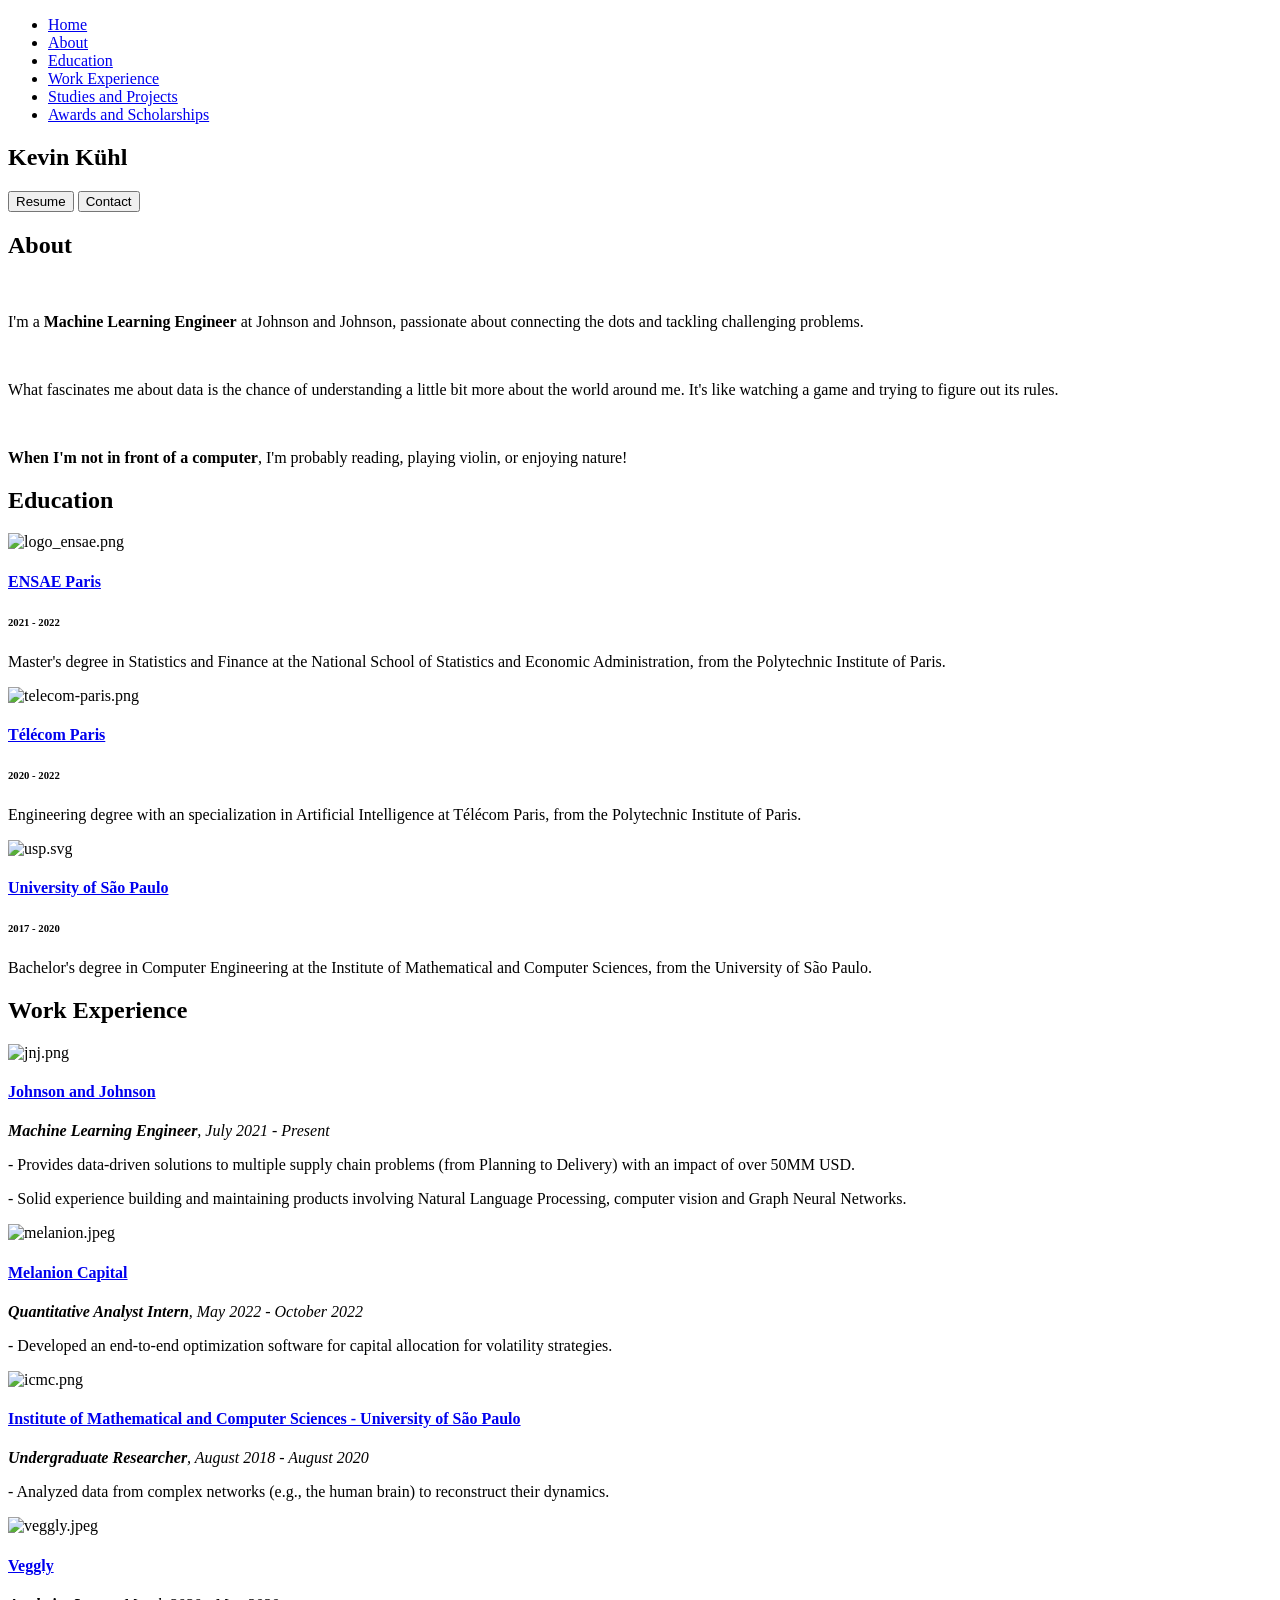
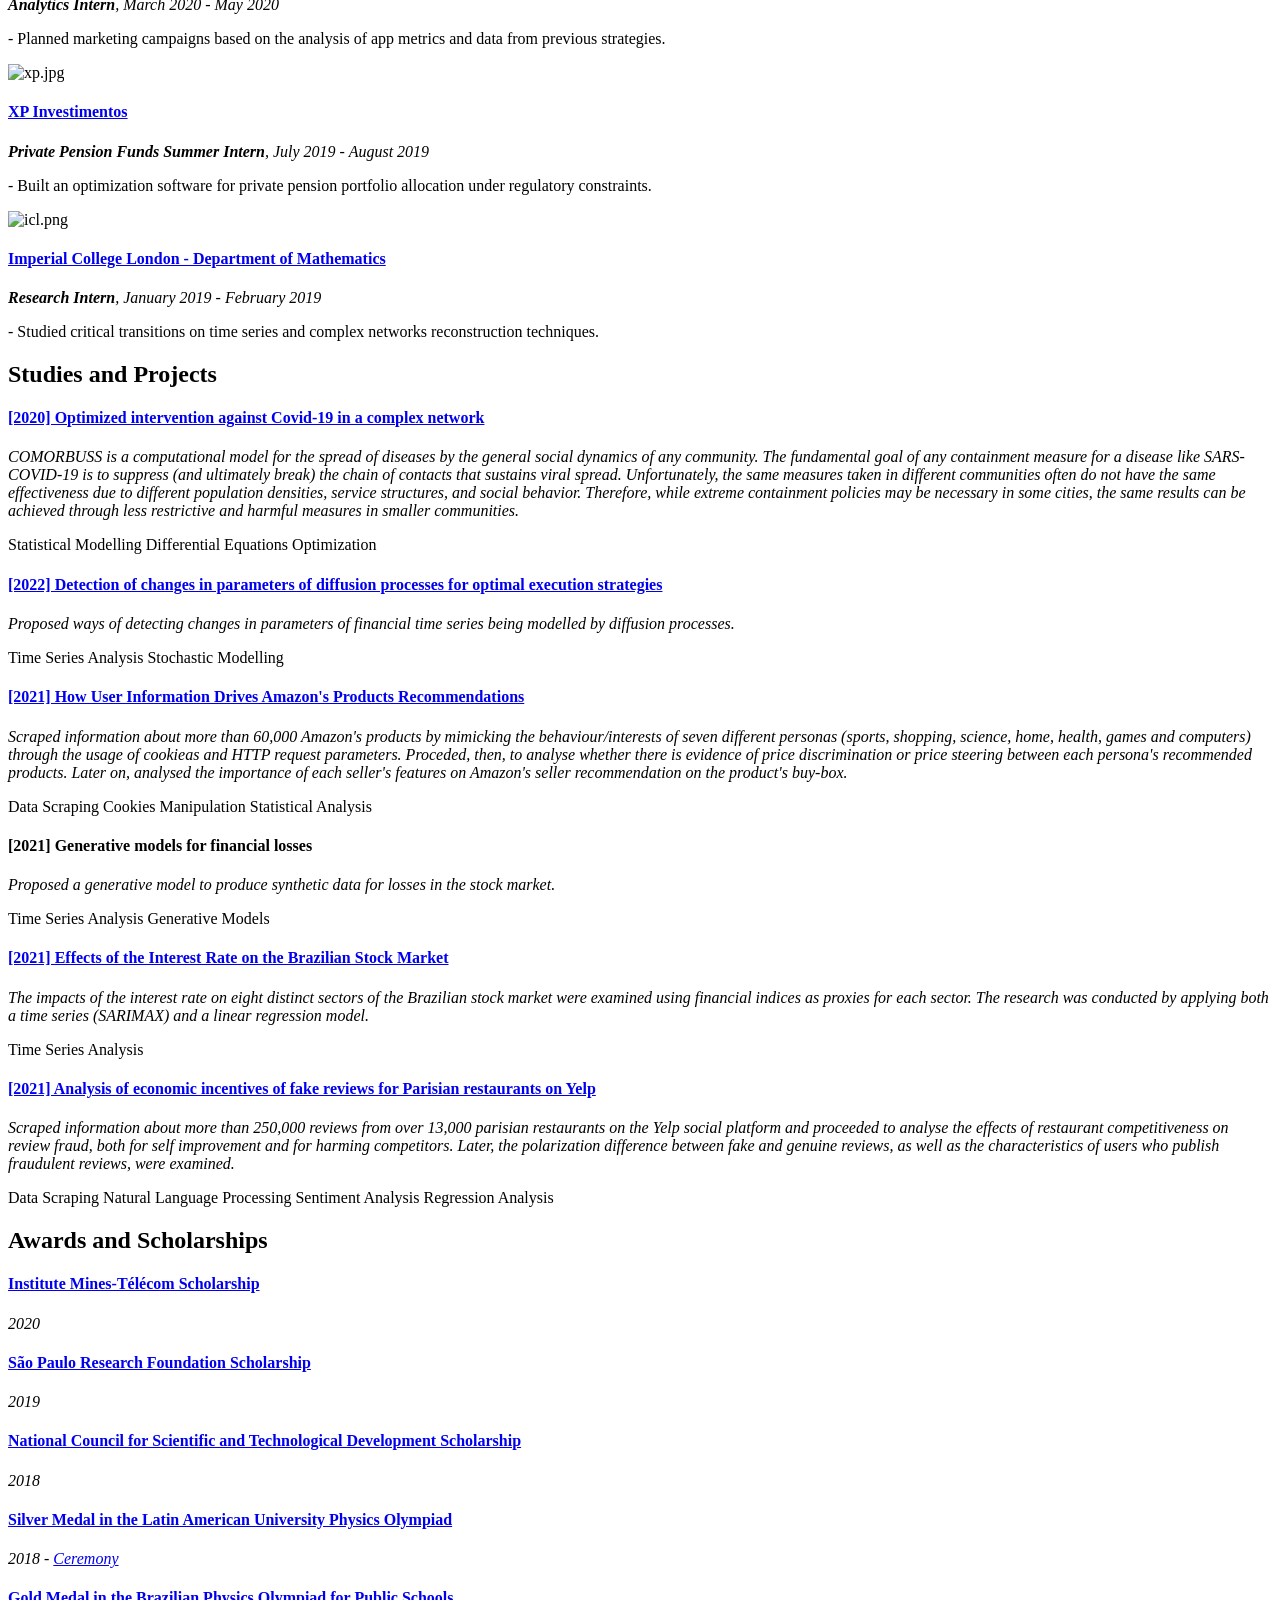
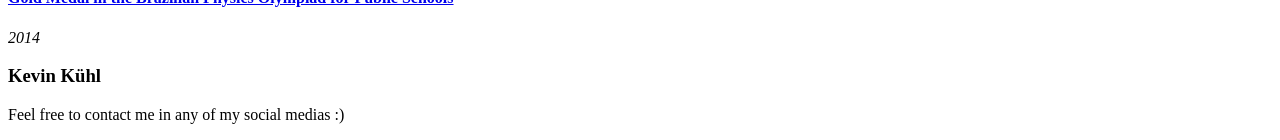
==== index.html @ 44133227 "Homepage" ====
<!DOCTYPE html>
<html lang="en">

<head>
  <meta charset="utf-8">
  <meta content="width=device-width, initial-scale=1.0" name="viewport">

  <title>Kevin Kühl</title>
  <meta content="" name="description">
  <meta content="" name="keywords">

  <!-- Favicons -->
  <link href="assets/img/favicon.png" rel="icon">
  <link href="assets/img/apple-touch-icon.png" rel="apple-touch-icon">

  <!-- Google Fonts -->
  <link href="https://fonts.googleapis.com/css?family=Open+Sans:300,300i,400,400i,600,600i,700,700i|Raleway:300,300i,400,400i,500,500i,600,600i,700,700i|Poppins:300,300i,400,400i,500,500i,600,600i,700,700i" rel="stylesheet">

  <!-- Vendor CSS Files -->
  <link href="assets/vendor/aos/aos.css" rel="stylesheet">
  <link href="assets/vendor/bootstrap/css/bootstrap.min.css" rel="stylesheet">
  <link href="assets/vendor/bootstrap-icons/bootstrap-icons.css" rel="stylesheet">
  <link href="assets/vendor/boxicons/css/boxicons.min.css" rel="stylesheet">
  <link href="assets/vendor/glightbox/css/glightbox.min.css" rel="stylesheet">
  <link href="assets/vendor/swiper/swiper-bundle.min.css" rel="stylesheet">

  <!-- Template Main CSS File -->
  <link href="assets/css/style.css" rel="stylesheet">

</head>

<body>

  <!----------------------------->
  <!-- NAVMENU ------------------>
  <!----------------------------->

  <!-- ======= Mobile nav toggle button ======= -->
  <!-- <button type="button" class="mobile-nav-toggle d-xl-none"><i class="bi bi-list mobile-nav-toggle"></i></button> -->
  <i class="bi bi-list mobile-nav-toggle d-xl-none"></i>
  <header id="header" class="d-flex flex-column justify-content-center">
    <nav id="navbar" class="navbar nav-menu">
      <ul>
        <li><a href="#hero" class="nav-link scrollto active"><i class="bx bx-home"></i><span>Home</span></a></li>
        <li><a href="#about" class="nav-link scrollto"><i class="bx bx-user"></i><span>About</span></a></li>
        <li><a href="#education" class="nav-link scrollto"><i class="bx bxs-graduation"></i><span>Education</span></a></li>
        <li><a href="#work-experience" class="nav-link scrollto"><i class="bx bx-briefcase"></i><span>Work Experience</span></a></li>
        <li><a href="#studies" class="nav-link scrollto"><i class='bx bx-font-family'></i><span>Studies and Projects</span></a></li>
        <li><a href="#projects" class="nav-link scrollto"><i class="bx bx-code-alt"></i><span>Awards and Scholarships</span></a></li>
        <!-- <li><a href="#contact" class="nav-link scrollto"><i class="bx bx-envelope"></i><span>Contact</span></a></li> -->
      </ul>
    </nav>
  </header>



  <!----------------------------->
  <!-- HERO --------------------->
  <!----------------------------->

  <section id="hero" class="d-flex flex-column justify-content-center">
    <div class="container" data-aos="zoom-in" data-aos-delay="100">
      <h1>Kevin Kühl</h1>
      <p><span class="typed" data-typed-items="ML Engineer, Problem Solver, Nature Lover"></span></p>
      <div class="social-links">
        <a href="https://www.linkedin.com/in/kevinfkuhl/" target="_blank" class="linkedin"><i class="bx bxl-linkedin"></i></a>
        <a href="https://github.com/kevinkuhl" target="_blank" class="github"><i class="bx bxl-github"></i></a>
      </div>
      <a href="assets/docs/resume.pdf" target="_blank"><button>Resume</button></a>
      <a href="mailto:kevinfkuhl@gmail.com"><button>Contact</button></a>
      <!-- <a href="#contact"><button>Contact</button></a> -->
    </div>
  </section>



  <main id="main">
    <!----------------------------->
    <!-- ABOUT -------------------->
    <!----------------------------->

    <section id="about" class="about">
      <div class="container" data-aos="fade-up">
        <div class="section-title">
          <h2>About</h2>
        </div>
        <div class="row">
          <div class="col-lg-3">
            <img src="assets/img/profile.jpeg" class="img-fluid" alt="">
          </div>
          <div class="col-lg-9 pt-4 pt-lg-0 content">
            <p>I'm a <strong>Machine Learning Engineer</strong> at Johnson and Johnson, passionate about connecting the dots and tackling challenging problems.</p>
            <br>
            <p>What fascinates me about data is the chance of understanding a little bit more about the world around me. It's like watching a game and trying to figure out its rules.</p>
            <br>
            <p><strong>When I'm not in front of a computer</strong>, I'm probably reading, playing violin, or enjoying nature!</p>  
          </div>
        </div>        
      </div>
    </section>



    <!----------------------------->
    <!-- EDUCATION ---------------->
    <!----------------------------->

    <section id="education" class="education">
      <div class="container" data-aos="fade-up">

        <div class="section-title">
          <h2>Education</h2>
        </div>

        <div class="row">

          <div class="col-lg-4 col-md-6 d-flex align-items-stretch" data-aos="zoom-in" data-aos-delay="100">
            <div class="icon-box iconbox-blue">
              <div class="icon">
                <img src="assets/img/education/logo_ensae.png" alt="logo_ensae.png" style="height: 100px;" class="bx">
              </div>
              <h4><a href="https://www.ensae.fr/en" target="_blank">ENSAE Paris</a></h4>
              <h6>2021 - 2022</h6>
              <p>Master's degree in Statistics and Finance at the National School of Statistics and Economic Administration, from the Polytechnic Institute of Paris.</p>
            </div>
          </div>

          <div class="col-lg-4 col-md-6 d-flex align-items-stretch mt-4 mt-md-0" data-aos="zoom-in" data-aos-delay="200">
            <div class="icon-box iconbox-orange">
              <div class="icon">
                <img src="assets/img/education/telecom-paris.png" alt="telecom-paris.png" style="height: 100px;" class="bx">
              </div>
              <h4><a href="https://www.telecom-paris.fr/en/home" target="_blank">Télécom Paris</a></h4>
              <h6>2020 - 2022</h6>
              <p>Engineering degree with an specialization in Artificial Intelligence at Télécom Paris, from the Polytechnic Institute of Paris.</p>
            </div>
          </div>

          <div class="col-lg-4 col-md-6 d-flex align-items-stretch mt-4 mt-lg-0" data-aos="zoom-in" data-aos-delay="300">
            <div class="icon-box iconbox-pink">
              <div class="icon">
                <img src="assets/img/education/usp.svg" alt="usp.svg" style="height: 100px;" class="bx">
              </div>
              <h4><a href="https://www5.usp.br/" target="_blank">University of São Paulo</a></h4>
              <h6>2017 - 2020</h6>
              <p>Bachelor's degree in Computer Engineering at the Institute of Mathematical and Computer Sciences, from the University of São Paulo.</p>
            </div>
          </div>

        </div>

      </div>
    </section>



    <!----------------------------->
    <!-- WORK EXPERIENCE ---------->
    <!----------------------------->

    <section id="work-experience" class="work-experience">
      <div class="container" data-aos="fade-up">

        <div class="section-title">
          <h2>Work Experience</h2>
        </div>

        <div class="row">
          <div class="work-experience-item pb-0">
            <div class="work-experience-item-header">
              <img src="assets/img/work-experience/jnj.png" alt="jnj.png">
              <div>
                <h4><a href="https://www.jnj.com/" target="_blank">Johnson and Johnson</a></h4>
                <p><em><strong>Machine Learning Engineer</strong>, July 2021 - Present</em></p>
              </div>
            </div>
            <div class="work-experience-item-body">
              <p>- Provides data-driven solutions to multiple supply chain problems (from Planning to Delivery) with an impact of over 50MM USD.</p>
              <p>- Solid experience building and maintaining products involving Natural Language Processing, computer vision and Graph Neural Networks.</p>
            </div>
          </div>

          <div class="work-experience-item pb-0">
            <div class="work-experience-item-header">
              <img src="assets/img/work-experience/melanion.jpeg" alt="melanion.jpeg">
              <div>
                <h4><a href="https://www.melanion.com/" target="_blank">Melanion Capital</a></h4>
                <p><em><strong>Quantitative Analyst Intern</strong>, May 2022 - October 2022</em></p>
              </div>
            </div>
            <div class="work-experience-item-body">
              <p>- Developed an end-to-end optimization software for capital allocation for volatility strategies.</p>
            </div>
          </div>
          
          <div class="work-experience-item pb-0">
            <div class="work-experience-item-header">
              <img src="assets/img/work-experience/icmc.png" alt="icmc.png">
              <div>
                <h4><a href="https://www.icmc.usp.br/en/" target="_blank">Institute of Mathematical and Computer Sciences - University of São Paulo</a></h4>
                <p><em><strong>Undergraduate Researcher</strong>, August 2018 - August 2020</em></p>
              </div>
            </div>
            <div class="work-experience-item-body">
              <p>- Analyzed data from complex networks (e.g., the human brain) to reconstruct their dynamics.</p>
            </div>
          </div>

          <div class="work-experience-item pb-0">
            <div class="work-experience-item-header">
              <img src="assets/img/work-experience/veggly.jpeg" alt="veggly.jpeg">
              <div>
                <h4><a href="https://www.veggly.net/" target="_blank">Veggly</a></h4>
                <p><em><strong>Analytics Intern</strong>, March 2020 - May 2020</em></p>
              </div>
            </div>
            <div class="work-experience-item-body">
              <p>- Planned marketing campaigns based on the analysis of app metrics and data from previous strategies.</p>
            </div>
          </div>

          <div class="work-experience-item pb-0">
            <div class="work-experience-item-header">
              <img src="assets/img/work-experience/xp.jpg" alt="xp.jpg">
              <div>
                <h4><a href="https://www.xpi.com.br/" target="_blank">XP Investimentos</a></h4>
                <p><em><strong>Private Pension Funds Summer Intern</strong>, July 2019 - August 2019</em></p>
              </div>
            </div>
            <div class="work-experience-item-body">
              <p>- Built an optimization software for private pension portfolio allocation under regulatory constraints.</p>
            </div>
          </div>

          <div class="work-experience-item pb-0">
            <div class="work-experience-item-header">
              <img src="assets/img/work-experience/icl.png" alt="icl.png">
              <div>
                <h4><a href="https://www.imperial.ac.uk/mathematics/" target="_blank">Imperial College London - Department of Mathematics</a></h4>
                <p><em><strong>Research Intern</strong>, January 2019 - February 2019</em></p>
              </div>
            </div>
            <div class="work-experience-item-body">
              <p>- Studied critical transitions on time series and complex networks reconstruction techniques.</p>
            </div>
          </div>
        </div>
      
      </div>
    </section>



    <!----------------------------->
    <!-- STUDIES ------------------>
    <!----------------------------->

    <section id="studies" class="studies">
      <div class="container" data-aos="fade-up">

        <div class="section-title">
          <h2>Studies and Projects</h2>
        </div>

        <div class="study-item first-study-item pb-0">
          <h4><a href="https://www.cemeai.icmc.usp.br/ModCovid19/comorbuss/" target="_blank">[2020] Optimized intervention against Covid-19 in a complex network</a></h4>
          <p><em>COMORBUSS is a computational model for the spread of diseases by the general social dynamics of any community.
          The fundamental goal of any containment measure for a disease like SARS-COVID-19 is to suppress (and ultimately break) the chain of contacts that sustains viral spread. Unfortunately, the same measures taken in different communities often do not have the same effectiveness due to different population densities, service structures, and social behavior. Therefore, while extreme containment policies may be necessary in some cities, the same results can be achieved through less restrictive and harmful measures in smaller communities.</em></p>
          <div class="study-item-keywords">
            <span class="study-item-keyword">Statistical Modelling</span>
            <span class="study-item-keyword">Differential Equations</span>
            <span class="study-item-keyword">Optimization</span>
          </div>
        </div>

        <div class="study-item pb-0">
          <h4><a href="assets/docs/study5.pdf" target="_blank">[2022] Detection of changes in parameters of diffusion processes for optimal execution strategies</a></h4>
          <p><em>Proposed ways of detecting changes in parameters of financial time series being modelled by diffusion processes.</em></p>
          <div class="study-item-keywords">
            <span class="study-item-keyword">Time Series Analysis</span>
            <span class="study-item-keyword">Stochastic Modelling</span>
          </div>
        </div>

        <div class="study-item pb-0">
          <h4><a href="assets/docs/study2.pdf" target="_blank">[2021] How User Information Drives Amazon's Products Recommendations</a></h4>
          <p><em>Scraped information about more than 60,000 Amazon's products by mimicking the behaviour/interests of seven different personas (sports, shopping, science, home, health, games and computers) through the usage of cookieas and HTTP request parameters. Proceded, then, to analyse whether there is evidence of price discrimination or price steering between each persona's recommended products. Later on, analysed the importance of each seller's features on Amazon's seller recommendation on the product's buy-box.</em></p>
          <div class="study-item-keywords">
            <span class="study-item-keyword">Data Scraping</span>
            <span class="study-item-keyword">Cookies Manipulation</span>
            <span class="study-item-keyword">Statistical Analysis</span>
          </div>
        </div>

        <div class="study-item pb-0">
          <h4>[2021] Generative models for financial losses</h4>
          <p><em>Proposed a generative model to produce synthetic data for losses in the stock market.</em></p>
          <div class="study-item-keywords">
            <span class="study-item-keyword">Time Series Analysis</span>
            <span class="study-item-keyword">Generative Models</span>
          </div>
        </div>

        <div class="study-item pb-0">
          <h4><a href="assets/docs/study3.pdf" target="_blank">[2021] Effects of the Interest Rate on the Brazilian Stock Market</a></h4>
          <p><em>The impacts of the interest rate on eight distinct sectors of the Brazilian stock market were examined using financial indices as proxies for each sector. The research was conducted by applying both a time series (SARIMAX) and a linear regression model.</em></p>
          <div class="study-item-keywords">
            <span class="study-item-keyword">Time Series Analysis</span>
          </div>
        </div>

        <div class="study-item pb-0">
          <h4><a href="assets/docs/study4.pdf" target="_blank">[2021] Analysis of economic incentives of fake reviews for Parisian restaurants on Yelp</a></h4>
          <p><em>Scraped information about more than 250,000 reviews from over 13,000 parisian restaurants on the Yelp social platform and proceeded to analyse the effects of restaurant competitiveness on review fraud, both for self improvement and for harming competitors. Later, the polarization difference between fake and genuine reviews, as well as the characteristics of users who publish fraudulent reviews, were examined.</em></p>
          <div class="study-item-keywords">
            <span class="study-item-keyword">Data Scraping</span>
            <span class="study-item-keyword">Natural Language Processing</span>
            <span class="study-item-keyword">Sentiment Analysis</span>
            <span class="study-item-keyword">Regression Analysis</span>
          </div>
        </div>

      </div>
    </section>



    <!----------------------------->
    <!-- PROJECTS ----------------->
    <!----------------------------->

    <section id="projects" class="projects">
      <div class="container" data-aos="fade-up">

        <div class="section-title">
          <h2>Awards and Scholarships</h2>
        </div>

        <div class="study-item pb-0">
          <h4><a href="https://www.imt.fr/" target="_blank">Institute Mines-Télécom Scholarship</a></h4>
          <p><em>2020</em></p>
        </div>

        <div class="study-item pb-0">
          <h4><a href="https://fapesp.br/en" target="_blank">São Paulo Research Foundation Scholarship</a></h4>
          <p><em>2019</em></p>
        </div>

        <div class="study-item pb-0">
          <h4><a href="https://www.gov.br/cnpq/pt-br" target="_blank">National Council for Scientific and Technological Development Scholarship</a></h4>
          <p><em>2018</em></p>
        </div>

        <div class="study-item pb-0">
          <h4><a href="assets/docs/oluf.pdf" target="_blank">Silver Medal in the Latin American University Physics Olympiad</a></h4>
          <p><em>2018 - <a href="https://www.youtube.com/watch?v=i95hRjTroU8&ab_channel=JoseLunazzi" target="_blank">Ceremony</a></em></p>
        </div>

        <div class="study-item pb-0">
          <h4><a href="assets/docs/obfep.pdf" target="_blank">Gold Medal in the Brazilian Physics Olympiad for Public Schools</a></h4>
          <p><em>2014</em></p>
        </div>


      </div>
    </section>


    <!----------------------------->
    <!-- CONTACT ------------------>
    <!----------------------------->

    <!-- <section id="contact" class="contact">
      <div class="container" data-aos="fade-up">

        <div class="section-title">
          <h2>Contact</h2>
        </div>

        <div class="row mt-1">

          <div class="col-lg-4">
            <div class="info">

              <div class="address">
                <i class="bi bi-geo-alt"></i>
                <h4>Location</h4>
                <p>São Paulo, Brazil</p>
              </div>

              <div class="email">
                <i class="bi bi-envelope"></i>
                <h4>Email</h4>
                <p>danieljorged1@gmail.com</p>
              </div>

              <div class="phone">
                <i class="bi bi-phone"></i>
                <h4>Phone</h4>
                <p>+33 7 81 54 95 66</p>
              </div>

            </div>
          </div>

          <div class="col-lg-8 mt-5 mt-lg-0">
            <form action="forms/contact.php" method="post" role="form" class="php-email-form">
              <div class="row">
                <div class="col-md-6 form-group">
                  <input type="text" name="name" class="form-control" id="name" placeholder="Your Name" required>
                </div>
                <div class="col-md-6 form-group mt-3 mt-md-0">
                  <input type="email" class="form-control" name="email" id="email" placeholder="Your Email" required>
                </div>
              </div>
              <div class="form-group mt-3">
                <input type="text" class="form-control" name="subject" id="subject" placeholder="Subject" required>
              </div>
              <div class="form-group mt-3">
                <textarea class="form-control" name="message" rows="5" placeholder="Message" required></textarea>
              </div>
              <div class="my-3">
                <div class="loading">Loading</div>
                <div class="error-message"></div>
                <div class="sent-message">Your message has been sent. Thank you!</div>
              </div>
              <div class="text-center"><button type="submit">Send Message</button></div>
            </form>
          </div>

        </div>

      </div>
    </section> -->


  </main>



  <!----------------------------->
  <!-- FOOTER ------------------->
  <!----------------------------->

  <footer id="footer">
    <div class="container">
      <h3>Kevin Kühl</h3>
      <p>Feel free to contact me in any of my social medias :)</p>
      <div class="social-links">
        <a href="https://www.linkedin.com/in/kevinfkuhl/" target="_blank" class="linkedin"><i class="bx bxl-linkedin"></i></a>
        <a href="https://github.com/kevinkuhl" target="_blank" class="github"><i class="bx bxl-github"></i></a>
      </div>
    </div>
  </footer>

  <div id="preloader"></div>
  <a href="#" class="back-to-top d-flex align-items-center justify-content-center"><i class="bi bi-arrow-up-short"></i></a>

  <!-- Vendor JS Files -->
  <script src="assets/vendor/purecounter/purecounter_vanilla.js"></script>
  <script src="assets/vendor/aos/aos.js"></script>
  <script src="assets/vendor/bootstrap/js/bootstrap.bundle.min.js"></script>
  <script src="assets/vendor/glightbox/js/glightbox.min.js"></script>
  <script src="assets/vendor/isotope-layout/isotope.pkgd.min.js"></script>
  <script src="assets/vendor/swiper/swiper-bundle.min.js"></script>
  <script src="assets/vendor/typed.js/typed.min.js"></script>
  <script src="assets/vendor/waypoints/noframework.waypoints.js"></script>
  <script src="assets/vendor/php-email-form/validate.js"></script>

  <!-- Template Main JS File -->
  <script src="assets/js/main.js"></script>

</body>

</html>



<!-- https://developerfolio.js.org/ -->
<!-- https://bchiang7.github.io/ -->
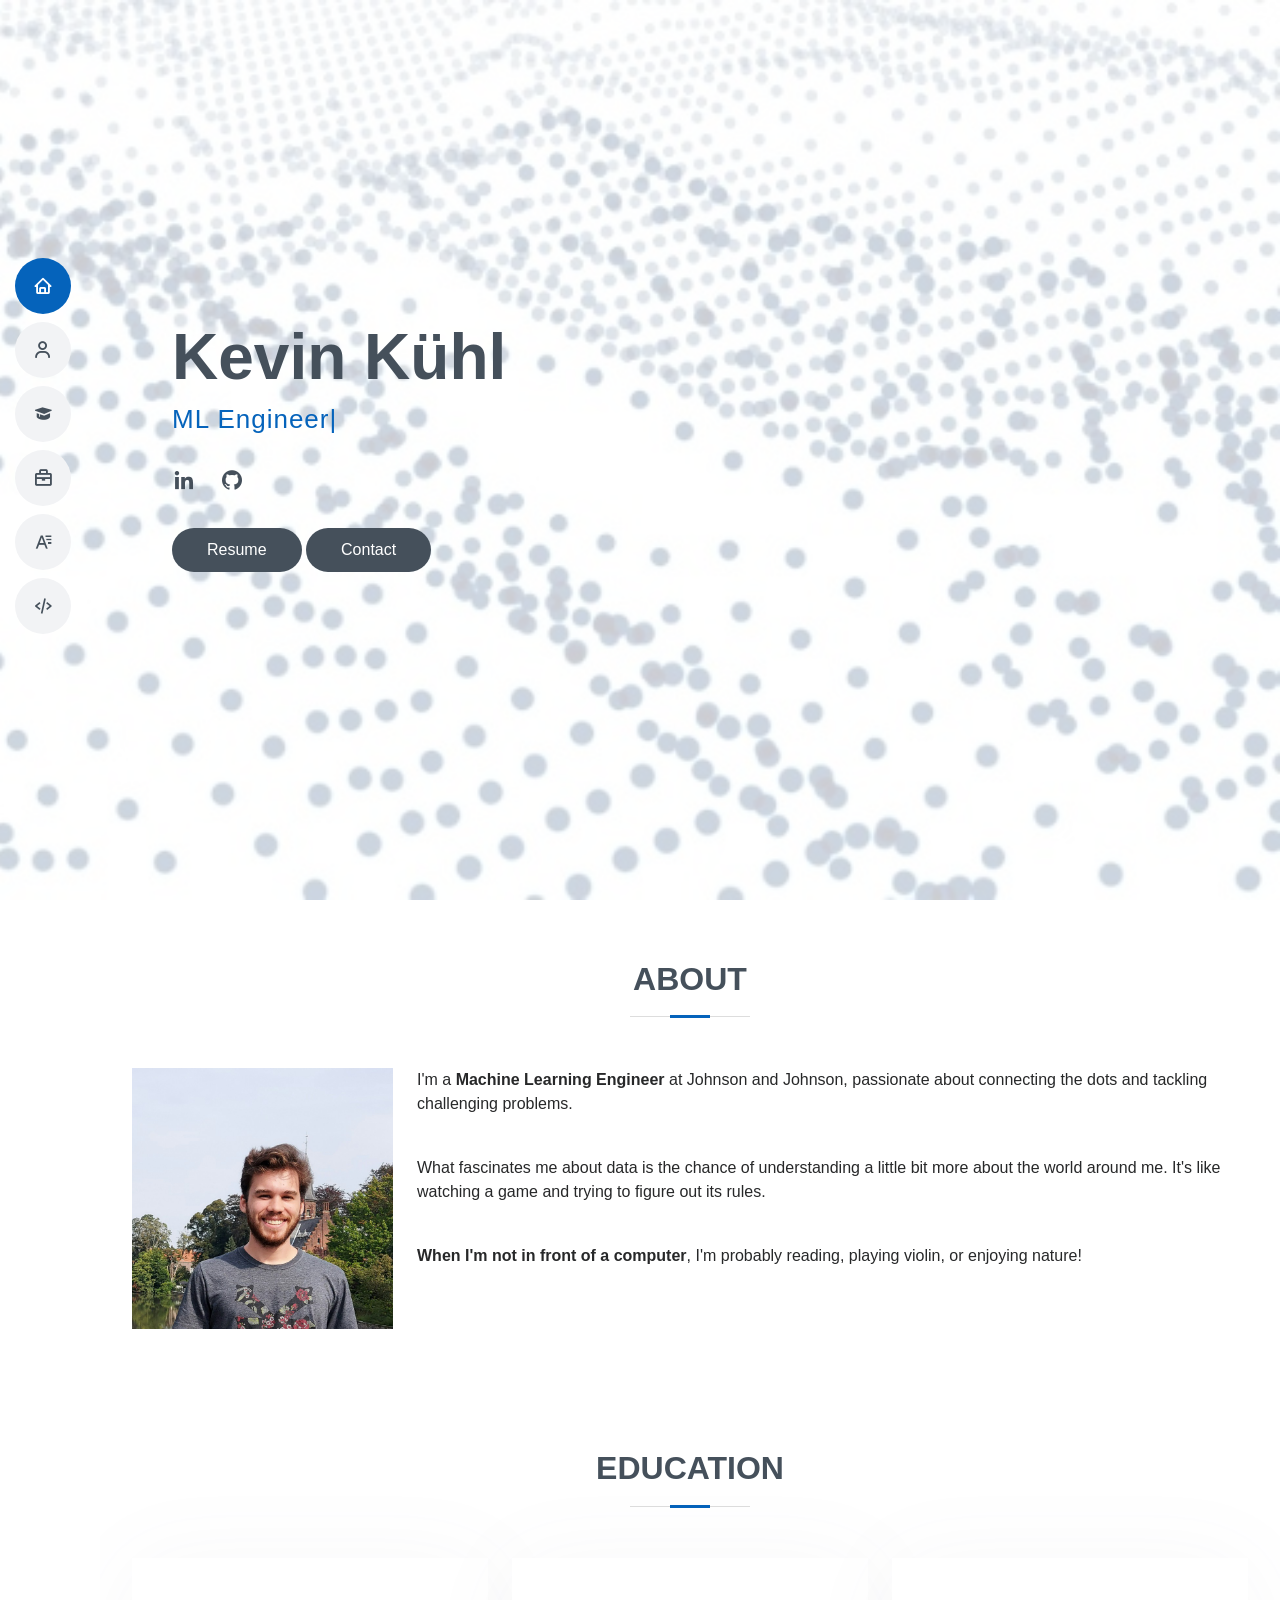
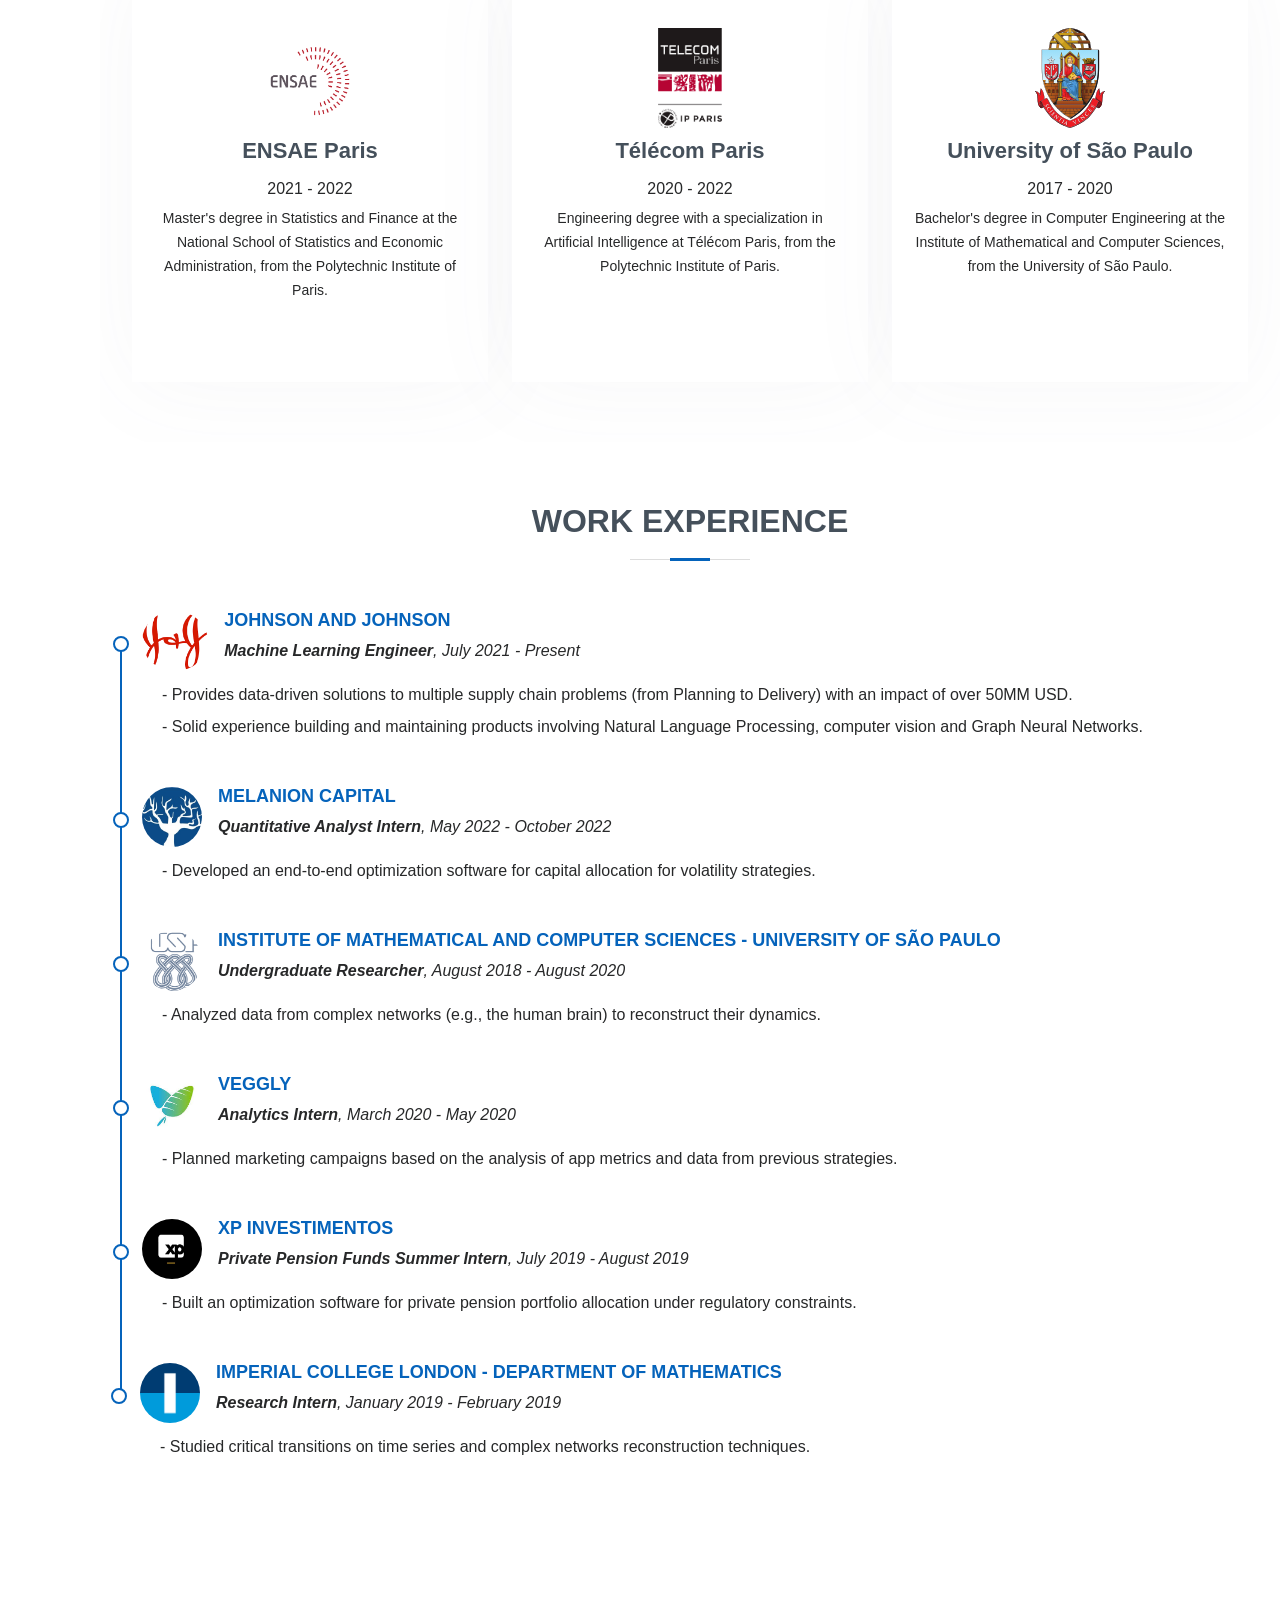
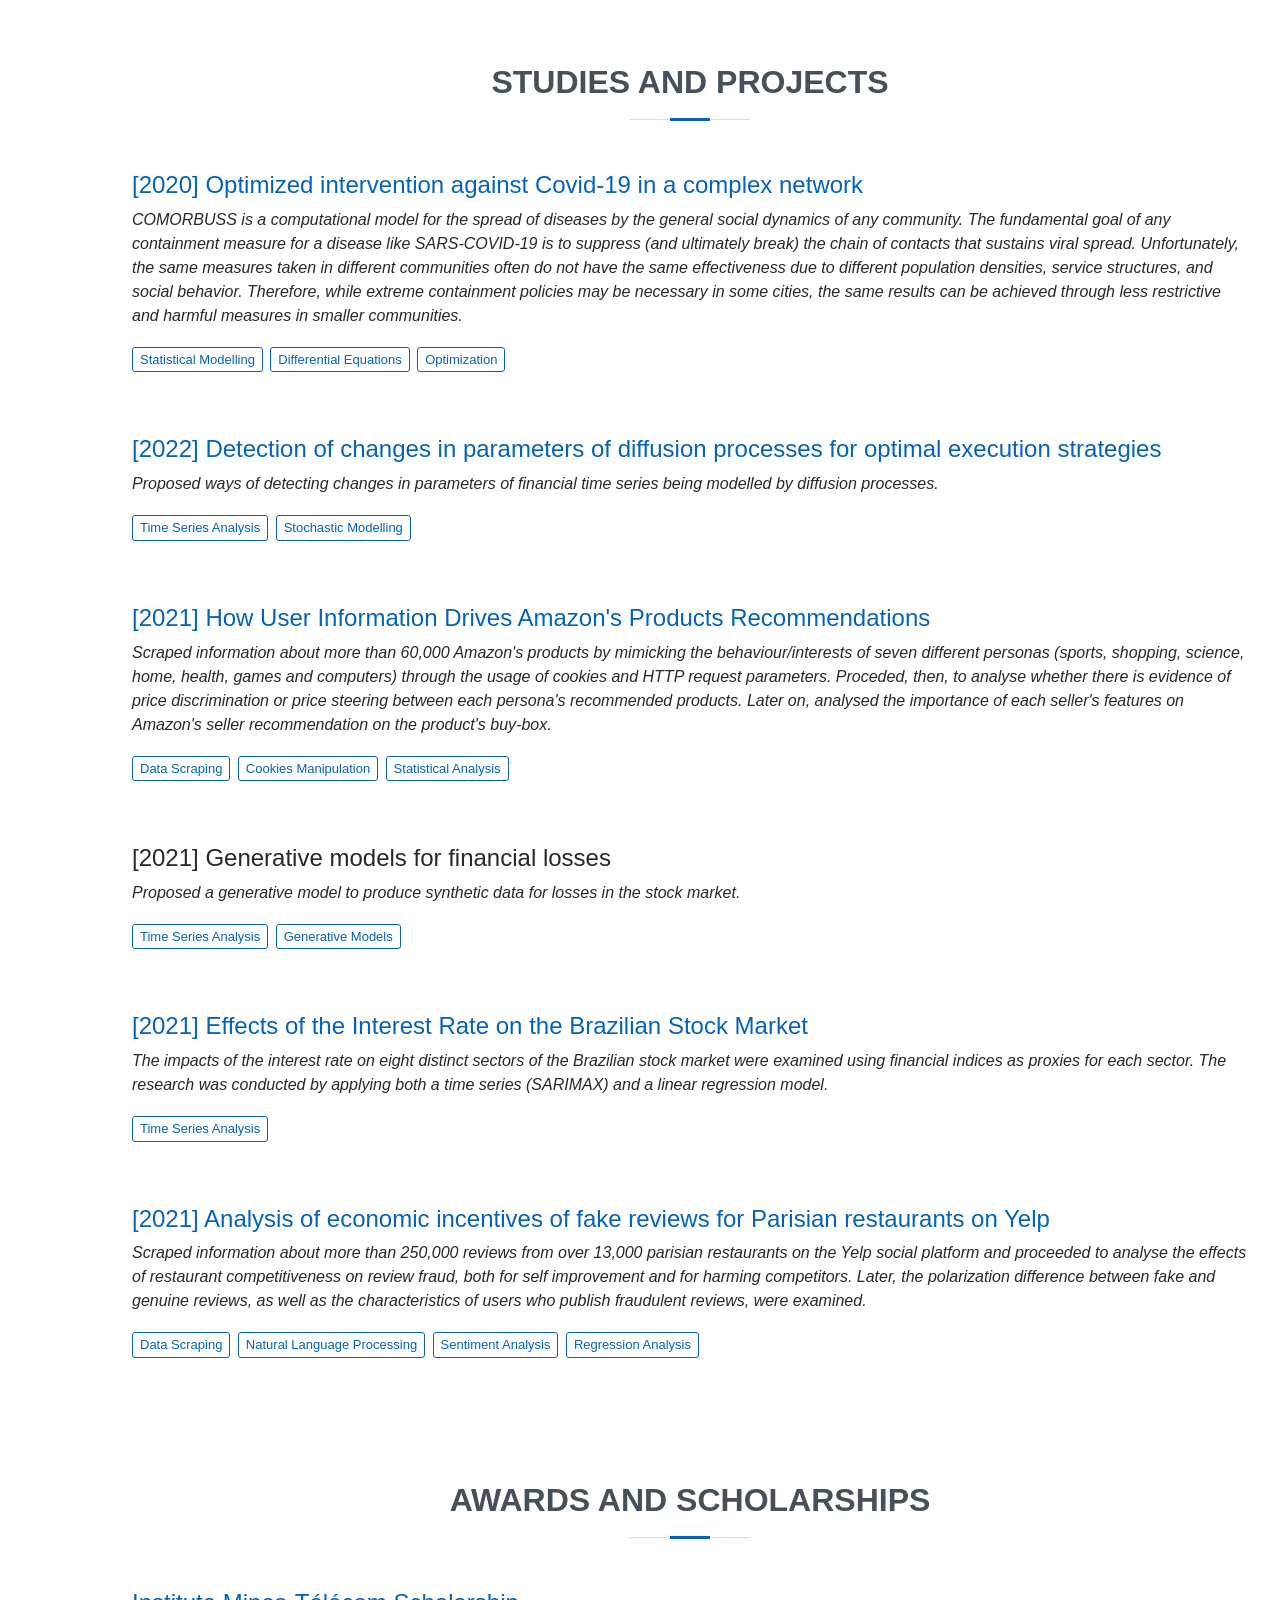
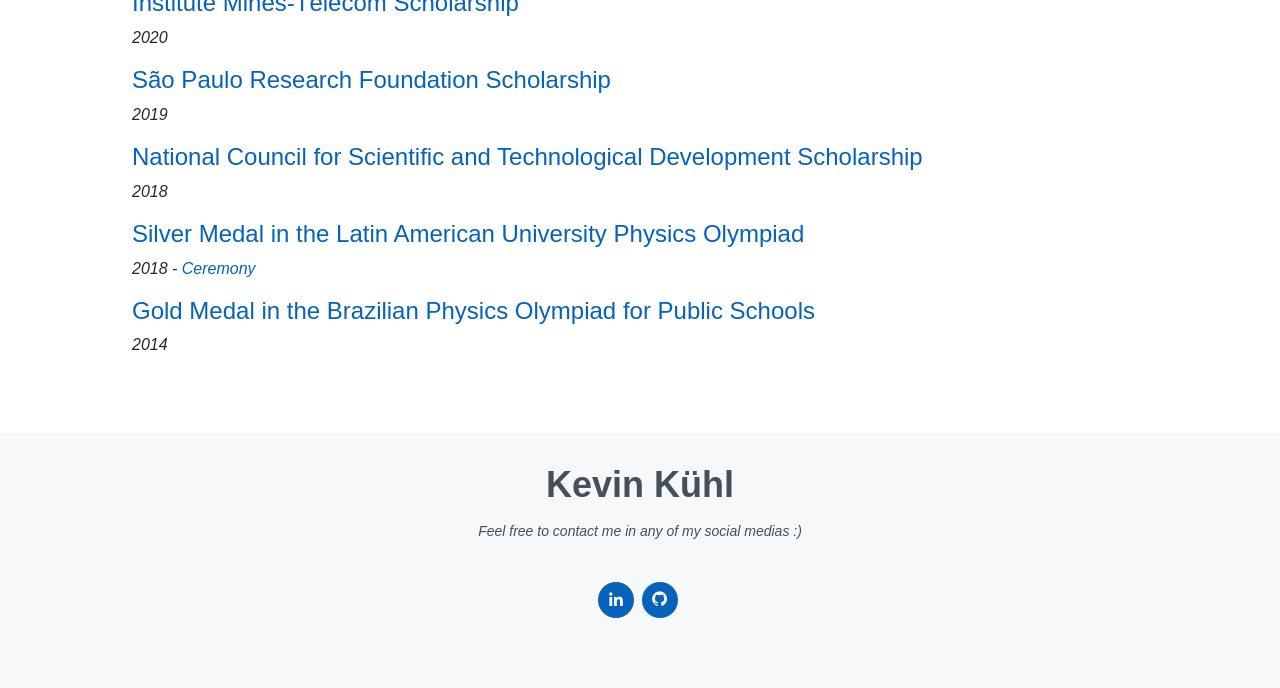
==== commit 4cf600b1: "Minor fixes" ====
--- a/index.html
+++ b/index.html
@@ -132,7 +132,7 @@
               </div>
               <h4><a href="https://www.telecom-paris.fr/en/home" target="_blank">Télécom Paris</a></h4>
               <h6>2020 - 2022</h6>
-              <p>Engineering degree with an specialization in Artificial Intelligence at Télécom Paris, from the Polytechnic Institute of Paris.</p>
+              <p>Engineering degree with a specialization in Artificial Intelligence at Télécom Paris, from the Polytechnic Institute of Paris.</p>
             </div>
           </div>
 
@@ -284,7 +284,7 @@
 
         <div class="study-item pb-0">
           <h4><a href="assets/docs/study2.pdf" target="_blank">[2021] How User Information Drives Amazon's Products Recommendations</a></h4>
-          <p><em>Scraped information about more than 60,000 Amazon's products by mimicking the behaviour/interests of seven different personas (sports, shopping, science, home, health, games and computers) through the usage of cookieas and HTTP request parameters. Proceded, then, to analyse whether there is evidence of price discrimination or price steering between each persona's recommended products. Later on, analysed the importance of each seller's features on Amazon's seller recommendation on the product's buy-box.</em></p>
+          <p><em>Scraped information about more than 60,000 Amazon's products by mimicking the behaviour/interests of seven different personas (sports, shopping, science, home, health, games and computers) through the usage of cookies and HTTP request parameters. Proceded, then, to analyse whether there is evidence of price discrimination or price steering between each persona's recommended products. Later on, analysed the importance of each seller's features on Amazon's seller recommendation on the product's buy-box.</em></p>
           <div class="study-item-keywords">
             <span class="study-item-keyword">Data Scraping</span>
             <span class="study-item-keyword">Cookies Manipulation</span>
--- a/assets/css/style.css
+++ b/assets/css/style.css
@@ -0,0 +1,1481 @@
+/**
+* Template Name: MyResume - v4.8.1
+* Template URL: https://bootstrapmade.com/free-html-bootstrap-template-my-resume/
+* Author: BootstrapMade.com
+* License: https://bootstrapmade.com/license/
+*/
+
+/*--------------------------------------------------------------
+# General
+--------------------------------------------------------------*/
+body {
+  font-family: "Open Sans", sans-serif;
+  color: #272829;
+}
+
+a {
+  color: #0563bb;
+  text-decoration: none;
+}
+
+a:hover {
+  color: #067ded;
+  text-decoration: none;
+}
+
+h1,
+h2,
+h3,
+h4,
+h5,
+h6 {
+  font-family: "Raleway", sans-serif;
+}
+
+/*--------------------------------------------------------------
+# Back to top button
+--------------------------------------------------------------*/
+.back-to-top {
+  position: fixed;
+  visibility: hidden;
+  opacity: 0;
+  right: 15px;
+  bottom: 15px;
+  z-index: 996;
+  background: #0563bb;
+  width: 40px;
+  height: 40px;
+  border-radius: 50px;
+  transition: all 0.4s;
+}
+
+.back-to-top i {
+  font-size: 28px;
+  color: #fff;
+  line-height: 0;
+}
+
+.back-to-top:hover {
+  background: #0678e3;
+  color: #fff;
+}
+
+.back-to-top.active {
+  visibility: visible;
+  opacity: 1;
+}
+
+/*--------------------------------------------------------------
+# Preloader
+--------------------------------------------------------------*/
+#preloader {
+  position: fixed;
+  top: 0;
+  left: 0;
+  right: 0;
+  bottom: 0;
+  z-index: 9999;
+  overflow: hidden;
+  background: #fff;
+}
+
+#preloader:before {
+  content: "";
+  position: fixed;
+  top: calc(50% - 30px);
+  left: calc(50% - 30px);
+  border: 6px solid #0563bb;
+  border-top-color: #fff;
+  border-bottom-color: #fff;
+  border-radius: 50%;
+  width: 60px;
+  height: 60px;
+  -webkit-animation: animate-preloader 1s linear infinite;
+  animation: animate-preloader 1s linear infinite;
+}
+
+@-webkit-keyframes animate-preloader {
+  0% {
+    transform: rotate(0deg);
+  }
+
+  100% {
+    transform: rotate(360deg);
+  }
+}
+
+@keyframes animate-preloader {
+  0% {
+    transform: rotate(0deg);
+  }
+
+  100% {
+    transform: rotate(360deg);
+  }
+}
+
+/*--------------------------------------------------------------
+# Disable aos animation delay on mobile devices
+--------------------------------------------------------------*/
+@media screen and (max-width: 768px) {
+  [data-aos-delay] {
+    transition-delay: 0 !important;
+  }
+}
+
+/*--------------------------------------------------------------
+# Header
+--------------------------------------------------------------*/
+#header {
+  position: fixed;
+  top: 0;
+  left: 0;
+  bottom: 0;
+  z-index: 9997;
+  transition: all 0.5s;
+  padding: 15px;
+  overflow-y: auto;
+}
+
+@media (max-width: 992px) {
+  #header {
+    width: 300px;
+    background: #fff;
+    border-right: 1px solid #e6e9ec;
+    left: -300px;
+  }
+}
+
+@media (min-width: 992px) {
+  #main {
+    margin-left: 100px;
+  }
+}
+
+/*--------------------------------------------------------------
+# Navigation Menu
+--------------------------------------------------------------*/
+/**
+* Desktop Navigation 
+*/
+.nav-menu {
+  padding: 0;
+  display: block;
+}
+
+.nav-menu * {
+  margin: 0;
+  padding: 0;
+  list-style: none;
+}
+
+.nav-menu>ul>li {
+  position: relative;
+  white-space: nowrap;
+}
+
+.nav-menu a,
+.nav-menu a:focus {
+  display: flex;
+  align-items: center;
+  color: #45505b;
+  padding: 10px 18px;
+  margin-bottom: 8px;
+  transition: 0.3s;
+  font-size: 15px;
+  border-radius: 50px;
+  background: #f2f3f5;
+  height: 56px;
+  width: 100%;
+  overflow: hidden;
+  transition: 0.3s;
+}
+
+.nav-menu a i,
+.nav-menu a:focus i {
+  font-size: 20px;
+}
+
+.nav-menu a span,
+.nav-menu a:focus span {
+  padding: 0 5px 0 7px;
+  color: #45505b;
+}
+
+@media (min-width: 992px) {
+
+  .nav-menu a,
+  .nav-menu a:focus {
+    width: 56px;
+  }
+
+  .nav-menu a span,
+  .nav-menu a:focus span {
+    display: none;
+    color: #fff;
+  }
+}
+
+.nav-menu a:hover,
+.nav-menu .active,
+.nav-menu .active:focus,
+.nav-menu li:hover>a {
+  color: #fff;
+  background: #0563bb;
+}
+
+.nav-menu a:hover span,
+.nav-menu .active span,
+.nav-menu .active:focus span,
+.nav-menu li:hover>a span {
+  color: #fff;
+}
+
+.nav-menu a:hover,
+.nav-menu li:hover>a {
+  width: 100%;
+  color: #fff;
+}
+
+.nav-menu a:hover span,
+.nav-menu li:hover>a span {
+  display: block;
+}
+
+/**
+* Mobile Navigation 
+*/
+.mobile-nav-toggle {
+  position: fixed;
+  right: 10px;
+  top: 10px;
+  z-index: 9998;
+  border: 0;
+  background: none;
+  font-size: 28px;
+  transition: all 0.4s;
+  outline: none !important;
+  line-height: 0;
+  cursor: pointer;
+  border-radius: 50px;
+  padding: 5px;
+}
+
+.mobile-nav-toggle i {
+  color: #45505b;
+}
+
+.mobile-nav-active {
+  overflow: hidden;
+}
+
+.mobile-nav-active #header {
+  left: 0;
+}
+
+.mobile-nav-active .mobile-nav-toggle {
+  color: #fff;
+  background-color: #0563bb;
+}
+
+/*--------------------------------------------------------------
+# Hero Section
+--------------------------------------------------------------*/
+#hero {
+  width: 100%;
+  height: 100vh;
+  background: url("../img/IMG_2260.JPEG") top right no-repeat;
+  background-size: cover;
+  position: relative;
+}
+
+@media (min-width: 992px) {
+  #hero {
+    padding-left: 160px;
+  }
+}
+
+#hero:before {
+  content: "";
+  background: rgba(255, 255, 255, 0.8);
+  position: absolute;
+  bottom: 0;
+  top: 0;
+  left: 0;
+  right: 0;
+}
+
+#hero h1 {
+  margin: 0;
+  font-size: 64px;
+  font-weight: 700;
+  line-height: 56px;
+  color: #45505b;
+}
+
+#hero p {
+  color: #45505b;
+  margin: 15px 0 0 0;
+  font-size: 26px;
+  font-family: "Poppins", sans-serif;
+}
+
+#hero p span {
+  color: #0563bb;
+  letter-spacing: 1px;
+}
+
+#hero .social-links {
+  margin-top: 30px;
+}
+
+#hero .social-links a {
+  font-size: 24px;
+  display: inline-block;
+  color: #45505b;
+  line-height: 1;
+  margin-right: 20px;
+  transition: 0.3s;
+}
+
+#hero .social-links a:hover {
+  color: #0563bb;
+}
+
+#hero button {
+  margin: 30px 0px 0px 0px;
+  background: #45505b;
+  border: 0;
+  padding: 10px 35px;
+  color: #fff;
+  transition: 0.4s;
+  border-radius: 50px;
+}
+
+#hero button:hover {
+  background: #0678e3;
+}
+
+@media (max-width: 992px) {
+  #hero {
+    text-align: center;
+  }
+
+  #hero h1 {
+    font-size: 32px;
+    line-height: 36px;
+  }
+
+  #hero p {
+    margin-top: 10px;
+    font-size: 20px;
+    line-height: 24px;
+  }
+}
+
+/*--------------------------------------------------------------
+# Sections General
+--------------------------------------------------------------*/
+section {
+  padding: 60px 0;
+  overflow: hidden;
+}
+
+.section-title {
+  text-align: center;
+  padding-bottom: 30px;
+}
+
+.section-title h2 {
+  font-size: 32px;
+  font-weight: bold;
+  text-transform: uppercase;
+  margin-bottom: 20px;
+  padding-bottom: 20px;
+  position: relative;
+  color: #45505b;
+}
+
+.section-title h2::before {
+  content: "";
+  position: absolute;
+  display: block;
+  width: 120px;
+  height: 1px;
+  background: #ddd;
+  bottom: 1px;
+  left: calc(50% - 60px);
+}
+
+.section-title h2::after {
+  content: "";
+  position: absolute;
+  display: block;
+  width: 40px;
+  height: 3px;
+  background: #0563bb;
+  bottom: 0;
+  left: calc(50% - 20px);
+}
+
+.section-title p {
+  margin-bottom: 0;
+  text-align: justify;
+}
+
+/*--------------------------------------------------------------
+# About
+--------------------------------------------------------------*/
+
+.about .content p:last-child {
+  margin-bottom: 0;
+}
+
+/*--------------------------------------------------------------
+# Education
+--------------------------------------------------------------*/
+.education .icon-box {
+  text-align: center;
+  padding: 70px 20px 80px 20px;
+  transition: all ease-in-out 0.3s;
+  background: #fff;
+  box-shadow: 0px 5px 90px 0px rgba(110, 123, 131, 0.05);
+}
+
+.education .icon-box .icon {
+  margin: 0 auto;
+  width: 100px;
+  height: 100px;
+  display: flex;
+  align-items: center;
+  justify-content: center;
+  transition: ease-in-out 0.3s;
+  position: relative;
+}
+
+.education .icon-box .icon i {
+  font-size: 36px;
+  transition: 0.5s;
+  position: relative;
+}
+
+.education .icon-box .icon svg {
+  position: absolute;
+  top: 0;
+  left: 0;
+}
+
+.education .icon-box .icon svg path {
+  transition: 0.5s;
+  fill: #f5f5f5;
+}
+
+.education .icon-box h4 {
+  font-weight: 600;
+  margin: 10px 0 15px 0;
+  font-size: 22px;
+}
+
+.education .icon-box h4 a {
+  color: #45505b;
+  transition: ease-in-out 0.3s;
+}
+
+.education .icon-box p {
+  line-height: 24px;
+  font-size: 14px;
+  margin-bottom: 0;
+}
+
+.education .icon-box:hover {
+  border-color: #fff;
+  box-shadow: 0px 0 35px 0 rgba(0, 0, 0, 0.08);
+}
+
+.education .iconbox-blue i {
+  color: #47aeff;
+}
+
+.education .iconbox-blue:hover .icon i {
+  color: #fff;
+}
+
+.education .iconbox-blue:hover .icon path {
+  fill: #47aeff;
+}
+
+.education .iconbox-orange i {
+  color: #ffa76e;
+}
+
+.education .iconbox-orange:hover .icon i {
+  color: #fff;
+}
+
+.education .iconbox-orange:hover .icon path {
+  fill: #ffa76e;
+}
+
+.education .iconbox-pink i {
+  color: #e80368;
+}
+
+.education .iconbox-pink:hover .icon i {
+  color: #fff;
+}
+
+.education .iconbox-pink:hover .icon path {
+  fill: #e80368;
+}
+
+.education .iconbox-yellow i {
+  color: #ffbb2c;
+}
+
+.education .iconbox-yellow:hover .icon i {
+  color: #fff;
+}
+
+.education .iconbox-yellow:hover .icon path {
+  fill: #ffbb2c;
+}
+
+.education .iconbox-red i {
+  color: #ff5828;
+}
+
+.education .iconbox-red:hover .icon i {
+  color: #fff;
+}
+
+.education .iconbox-red:hover .icon path {
+  fill: #ff5828;
+}
+
+.education .iconbox-teal i {
+  color: #11dbcf;
+}
+
+.education .iconbox-teal:hover .icon i {
+  color: #fff;
+}
+
+.education .iconbox-teal:hover .icon path {
+  fill: #11dbcf;
+}
+
+/*--------------------------------------------------------------
+# Work Experience
+--------------------------------------------------------------*/
+.work-experience .work-experience-title {
+  font-size: 26px;
+  font-weight: 700;
+  margin-top: 20px;
+  margin-bottom: 20px;
+  color: #45505b;
+}
+
+.work-experience .work-experience-item {
+  padding: 0 0 20px 20px;
+  margin-top: -2px;
+  border-left: 2px solid #0563bb;
+  position: relative;
+}
+
+.work-experience .work-experience-item:first-of-type {
+  margin-top: 34px;
+}
+
+.work-experience .work-experience-item:last-of-type {
+  border-left: 0;
+}
+
+.work-experience .work-experience-item h4 {
+  line-height: 18px;
+  font-size: 18px;
+  font-weight: 600;
+  text-transform: uppercase;
+  font-family: "Poppins", sans-serif;
+  color: #0563bb;
+  margin-bottom: 10px;
+}
+
+.work-experience .work-experience-item h5 {
+  font-size: 16px;
+  background: #f7f8f9;
+  padding: 5px 15px;
+  display: inline-block;
+  font-weight: 600;
+  margin-bottom: 10px;
+}
+
+.work-experience .work-experience-item ul {
+  padding-left: 20px;
+}
+
+.work-experience .work-experience-item ul li {
+  padding-bottom: 10px;
+}
+
+.work-experience .work-experience-item:last-child {
+  padding-bottom: 0;
+}
+
+.work-experience .work-experience-item::before {
+  content: "";
+  position: absolute;
+  width: 16px;
+  height: 16px;
+  border-radius: 50px;
+  left: -9px;
+  top: -9px;
+  background: #fff;
+  border: 2px solid #0563bb;
+}
+
+.work-experience .work-experience-item .work-experience-item-header {
+  display: flex;
+  position: relative;
+  top: -34px;;
+}
+
+.work-experience .work-experience-item .work-experience-item-header img {
+  height: 60px;
+  border-radius: 50%;
+  margin: 0 16px 0 0;
+}
+
+.work-experience .work-experience-item .work-experience-item-body {
+  margin: 0 20px 54px 20px;
+  position: relative;
+  top: -30px
+}
+
+.work-experience .work-experience-item .work-experience-item-body p {
+  margin-bottom: 0.5rem;
+}
+
+/*--------------------------------------------------------------
+# Studies
+--------------------------------------------------------------*/
+.studies .first-study-item {
+  margin: 0 !important;
+}
+.studies .study-item {
+  margin: 60px 0 0 0; 
+}
+.studies .study-item .study-item-keywords .study-item-keyword {
+  display: inline-block;
+  margin: 3px 3px 3px 0;
+  padding: 2px 7px;
+  border-radius: 3px;
+  color: #0563bb;
+  border: 1px solid #0563bb;
+  background: 0 0;
+  font-size: small;
+}
+
+/*--------------------------------------------------------------
+# Projects
+--------------------------------------------------------------*/
+.projects .first-project-item {
+  margin: 0 !important;
+}
+.projects .project-item {
+  margin: 60px 0 0 0; 
+}
+.projects .project-item .project-item-keywords .project-item-keyword {
+  display: inline-block;
+  margin: 3px 3px 3px 0;
+  padding: 2px 7px;
+  border-radius: 3px;
+  color: #0563bb;
+  border: 1px solid #0563bb;
+  background: 0 0;
+  font-size: small;
+}
+
+/*--------------------------------------------------------------
+# Facts
+--------------------------------------------------------------*/
+.facts .count-box {
+  padding: 30px 30px 25px 30px;
+  margin-top: 30px;
+  width: 100%;
+  position: relative;
+  text-align: center;
+  background: #fff;
+}
+
+.facts .count-box i {
+  position: absolute;
+  top: -25px;
+  left: 50%;
+  transform: translateX(-50%);
+  font-size: 24px;
+  background: #0563bb;
+  color: #fff;
+  border-radius: 50px;
+  display: inline-flex;
+  align-items: center;
+  justify-content: center;
+  width: 48px;
+  height: 48px;
+}
+
+.facts .count-box span {
+  font-size: 36px;
+  display: block;
+  font-weight: 600;
+  color: #011426;
+}
+
+.facts .count-box p {
+  padding: 0;
+  margin: 0;
+  font-family: "Raleway", sans-serif;
+  font-size: 14px;
+}
+
+/*--------------------------------------------------------------
+# Skills
+--------------------------------------------------------------*/
+.skills .progress {
+  height: 60px;
+  display: block;
+  background: none;
+  border-radius: 0;
+}
+
+.skills .progress .skill {
+  padding: 10px 0;
+  margin: 0;
+  text-transform: uppercase;
+  display: block;
+  font-weight: 600;
+  font-family: "Poppins", sans-serif;
+  color: #45505b;
+}
+
+.skills .progress .skill .val {
+  float: right;
+  font-style: normal;
+}
+
+.skills .progress-bar-wrap {
+  background: #f2f3f5;
+}
+
+.skills .progress-bar {
+  width: 1px;
+  height: 10px;
+  transition: 0.9s;
+  background-color: #0563bb;
+}
+
+/*--------------------------------------------------------------
+# Resume
+--------------------------------------------------------------*/
+.resume .resume-title {
+  font-size: 26px;
+  font-weight: 700;
+  margin-top: 20px;
+  margin-bottom: 20px;
+  color: #45505b;
+}
+
+.resume .resume-item {
+  padding: 0 0 20px 20px;
+  margin-top: -2px;
+  border-left: 2px solid #0563bb;
+  position: relative;
+}
+
+.resume .resume-item h4 {
+  line-height: 18px;
+  font-size: 18px;
+  font-weight: 600;
+  text-transform: uppercase;
+  font-family: "Poppins", sans-serif;
+  color: #0563bb;
+  margin-bottom: 10px;
+}
+
+.resume .resume-item h5 {
+  font-size: 16px;
+  background: #f7f8f9;
+  padding: 5px 15px;
+  display: inline-block;
+  font-weight: 600;
+  margin-bottom: 10px;
+}
+
+.resume .resume-item ul {
+  padding-left: 20px;
+}
+
+.resume .resume-item ul li {
+  padding-bottom: 10px;
+}
+
+.resume .resume-item:last-child {
+  padding-bottom: 0;
+}
+
+.resume .resume-item::before {
+  content: "";
+  position: absolute;
+  width: 16px;
+  height: 16px;
+  border-radius: 50px;
+  left: -9px;
+  top: 0;
+  background: #fff;
+  border: 2px solid #0563bb;
+}
+
+/*--------------------------------------------------------------
+# Portfolio
+--------------------------------------------------------------*/
+.portfolio .portfolio-item {
+  margin-bottom: 30px;
+}
+
+.portfolio #portfolio-flters {
+  padding: 0;
+  margin: 0 auto 25px auto;
+  list-style: none;
+  text-align: center;
+  background: #fff;
+  border-radius: 50px;
+  padding: 2px 15px;
+}
+
+.portfolio #portfolio-flters li {
+  cursor: pointer;
+  display: inline-block;
+  padding: 10px 15px;
+  font-size: 14px;
+  font-weight: 600;
+  line-height: 1;
+  text-transform: uppercase;
+  color: #272829;
+  margin-bottom: 5px;
+  transition: all 0.3s ease-in-out;
+}
+
+.portfolio #portfolio-flters li:hover,
+.portfolio #portfolio-flters li.filter-active {
+  color: #0563bb;
+}
+
+.portfolio #portfolio-flters li:last-child {
+  margin-right: 0;
+}
+
+.portfolio .portfolio-wrap {
+  transition: 0.3s;
+  position: relative;
+  overflow: hidden;
+  z-index: 1;
+  background: rgba(69, 80, 91, 0.8);
+}
+
+.portfolio .portfolio-wrap::before {
+  content: "";
+  background: rgba(255, 255, 255, 0.7);
+  position: absolute;
+  left: 30px;
+  right: 30px;
+  top: 30px;
+  bottom: 30px;
+  transition: all ease-in-out 0.3s;
+  z-index: 2;
+  opacity: 0;
+}
+
+.portfolio .portfolio-wrap .portfolio-info {
+  opacity: 0;
+  position: absolute;
+  top: 0;
+  left: 0;
+  right: 0;
+  bottom: 0;
+  text-align: center;
+  z-index: 3;
+  transition: all ease-in-out 0.3s;
+  display: flex;
+  flex-direction: column;
+  justify-content: center;
+  align-items: center;
+}
+
+.portfolio .portfolio-wrap .portfolio-info::before {
+  display: block;
+  content: "";
+  width: 48px;
+  height: 48px;
+  position: absolute;
+  top: 35px;
+  left: 35px;
+  border-top: 3px solid #d7dce1;
+  border-left: 3px solid #d7dce1;
+  transition: all 0.5s ease 0s;
+  z-index: 9994;
+}
+
+.portfolio .portfolio-wrap .portfolio-info::after {
+  display: block;
+  content: "";
+  width: 48px;
+  height: 48px;
+  position: absolute;
+  bottom: 35px;
+  right: 35px;
+  border-bottom: 3px solid #d7dce1;
+  border-right: 3px solid #d7dce1;
+  transition: all 0.5s ease 0s;
+  z-index: 9994;
+}
+
+.portfolio .portfolio-wrap .portfolio-info h4 {
+  font-size: 20px;
+  color: #45505b;
+  font-weight: 600;
+}
+
+.portfolio .portfolio-wrap .portfolio-info p {
+  color: #45505b;
+  font-size: 14px;
+  text-transform: uppercase;
+  padding: 0;
+  margin: 0;
+}
+
+.portfolio .portfolio-wrap .portfolio-links {
+  text-align: center;
+  z-index: 4;
+}
+
+.portfolio .portfolio-wrap .portfolio-links a {
+  color: #45505b;
+  margin: 0 2px;
+  font-size: 28px;
+  display: inline-block;
+  transition: 0.3s;
+}
+
+.portfolio .portfolio-wrap .portfolio-links a:hover {
+  color: #148af9;
+}
+
+.portfolio .portfolio-wrap:hover::before {
+  top: 0;
+  left: 0;
+  right: 0;
+  bottom: 0;
+  opacity: 1;
+}
+
+.portfolio .portfolio-wrap:hover .portfolio-info {
+  opacity: 1;
+}
+
+.portfolio .portfolio-wrap:hover .portfolio-info::before {
+  top: 15px;
+  left: 15px;
+}
+
+.portfolio .portfolio-wrap:hover .portfolio-info::after {
+  bottom: 15px;
+  right: 15px;
+}
+
+/*--------------------------------------------------------------
+# Portfolio Details
+--------------------------------------------------------------*/
+.portfolio-details {
+  padding-top: 40px;
+}
+
+.portfolio-details .portfolio-details-slider img {
+  width: 100%;
+}
+
+.portfolio-details .portfolio-details-slider .swiper-pagination {
+  margin-top: 20px;
+  position: relative;
+}
+
+.portfolio-details .portfolio-details-slider .swiper-pagination .swiper-pagination-bullet {
+  width: 12px;
+  height: 12px;
+  background-color: #fff;
+  opacity: 1;
+  border: 1px solid #0563bb;
+}
+
+.portfolio-details .portfolio-details-slider .swiper-pagination .swiper-pagination-bullet-active {
+  background-color: #0563bb;
+}
+
+.portfolio-details .portfolio-info {
+  padding: 30px;
+  box-shadow: 0px 0 30px rgba(69, 80, 91, 0.08);
+}
+
+.portfolio-details .portfolio-info h3 {
+  font-size: 22px;
+  font-weight: 700;
+  margin-bottom: 20px;
+  padding-bottom: 20px;
+  border-bottom: 1px solid #eee;
+}
+
+.portfolio-details .portfolio-info ul {
+  list-style: none;
+  padding: 0;
+  font-size: 15px;
+}
+
+.portfolio-details .portfolio-info ul li+li {
+  margin-top: 10px;
+}
+
+.portfolio-details .portfolio-description {
+  padding-top: 30px;
+}
+
+.portfolio-details .portfolio-description h2 {
+  font-size: 26px;
+  font-weight: 700;
+  margin-bottom: 20px;
+}
+
+.portfolio-details .portfolio-description p {
+  padding: 0;
+}
+
+/*--------------------------------------------------------------
+# Services
+--------------------------------------------------------------*/
+.services .icon-box {
+  text-align: center;
+  padding: 70px 20px 80px 20px;
+  transition: all ease-in-out 0.3s;
+  background: #fff;
+  box-shadow: 0px 5px 90px 0px rgba(110, 123, 131, 0.05);
+}
+
+.services .icon-box .icon {
+  margin: 0 auto;
+  width: 100px;
+  height: 100px;
+  display: flex;
+  align-items: center;
+  justify-content: center;
+  transition: ease-in-out 0.3s;
+  position: relative;
+}
+
+.services .icon-box .icon i {
+  font-size: 36px;
+  transition: 0.5s;
+  position: relative;
+}
+
+.services .icon-box .icon svg {
+  position: absolute;
+  top: 0;
+  left: 0;
+}
+
+.services .icon-box .icon svg path {
+  transition: 0.5s;
+  fill: #f5f5f5;
+}
+
+.services .icon-box h4 {
+  font-weight: 600;
+  margin: 10px 0 15px 0;
+  font-size: 22px;
+}
+
+.services .icon-box h4 a {
+  color: #45505b;
+  transition: ease-in-out 0.3s;
+}
+
+.services .icon-box p {
+  line-height: 24px;
+  font-size: 14px;
+  margin-bottom: 0;
+}
+
+.services .icon-box:hover {
+  border-color: #fff;
+  box-shadow: 0px 0 35px 0 rgba(0, 0, 0, 0.08);
+}
+
+.services .iconbox-blue i {
+  color: #47aeff;
+}
+
+.services .iconbox-blue:hover .icon i {
+  color: #fff;
+}
+
+.services .iconbox-blue:hover .icon path {
+  fill: #47aeff;
+}
+
+.services .iconbox-orange i {
+  color: #ffa76e;
+}
+
+.services .iconbox-orange:hover .icon i {
+  color: #fff;
+}
+
+.services .iconbox-orange:hover .icon path {
+  fill: #ffa76e;
+}
+
+.services .iconbox-pink i {
+  color: #e80368;
+}
+
+.services .iconbox-pink:hover .icon i {
+  color: #fff;
+}
+
+.services .iconbox-pink:hover .icon path {
+  fill: #e80368;
+}
+
+.services .iconbox-yellow i {
+  color: #ffbb2c;
+}
+
+.services .iconbox-yellow:hover .icon i {
+  color: #fff;
+}
+
+.services .iconbox-yellow:hover .icon path {
+  fill: #ffbb2c;
+}
+
+.services .iconbox-red i {
+  color: #ff5828;
+}
+
+.services .iconbox-red:hover .icon i {
+  color: #fff;
+}
+
+.services .iconbox-red:hover .icon path {
+  fill: #ff5828;
+}
+
+.services .iconbox-teal i {
+  color: #11dbcf;
+}
+
+.services .iconbox-teal:hover .icon i {
+  color: #fff;
+}
+
+.services .iconbox-teal:hover .icon path {
+  fill: #11dbcf;
+}
+
+/*--------------------------------------------------------------
+# Testimonials
+--------------------------------------------------------------*/
+.testimonials .section-header {
+  margin-bottom: 40px;
+}
+
+.testimonials .testimonials-carousel,
+.testimonials .testimonials-slider {
+  overflow: hidden;
+}
+
+.testimonials .testimonial-item {
+  text-align: center;
+}
+
+.testimonials .testimonial-item .testimonial-img {
+  width: 120px;
+  border-radius: 50%;
+  border: 4px solid #fff;
+  margin: 0 auto;
+}
+
+.testimonials .testimonial-item h3 {
+  font-size: 20px;
+  font-weight: bold;
+  margin: 10px 0 5px 0;
+  color: #111;
+}
+
+.testimonials .testimonial-item h4 {
+  font-size: 14px;
+  color: #999;
+  margin: 0 0 15px 0;
+}
+
+.testimonials .testimonial-item .quote-icon-left,
+.testimonials .testimonial-item .quote-icon-right {
+  color: #90c8fc;
+  font-size: 26px;
+}
+
+.testimonials .testimonial-item .quote-icon-left {
+  display: inline-block;
+  left: -5px;
+  position: relative;
+}
+
+.testimonials .testimonial-item .quote-icon-right {
+  display: inline-block;
+  right: -5px;
+  position: relative;
+  top: 10px;
+}
+
+.testimonials .testimonial-item p {
+  font-style: italic;
+  margin: 0 auto 15px auto;
+}
+
+.testimonials .swiper-pagination {
+  margin-top: 20px;
+  position: relative;
+}
+
+.testimonials .swiper-pagination .swiper-pagination-bullet {
+  width: 12px;
+  height: 12px;
+  background-color: #fff;
+  opacity: 1;
+  border: 1px solid #0563bb;
+}
+
+.testimonials .swiper-pagination .swiper-pagination-bullet-active {
+  background-color: #0563bb;
+}
+
+@media (min-width: 992px) {
+  .testimonials .testimonial-item p {
+    width: 80%;
+  }
+}
+
+/*--------------------------------------------------------------
+# Contact
+--------------------------------------------------------------*/
+.contact .info {
+  width: 100%;
+  background: #fff;
+}
+
+.contact .info i {
+  font-size: 20px;
+  color: #0563bb;
+  float: left;
+  width: 44px;
+  height: 44px;
+  background: #eef7ff;
+  display: flex;
+  justify-content: center;
+  align-items: center;
+  border-radius: 50px;
+  transition: all 0.3s ease-in-out;
+}
+
+.contact .info h4 {
+  padding: 0 0 0 60px;
+  font-size: 22px;
+  font-weight: 600;
+  margin-bottom: 5px;
+  color: #45505b;
+}
+
+.contact .info p {
+  padding: 0 0 0 60px;
+  margin-bottom: 0;
+  font-size: 14px;
+  color: #728394;
+}
+
+.contact .info .email,
+.contact .info .phone {
+  margin-top: 40px;
+}
+
+.contact .info .email:hover i,
+.contact .info .address:hover i,
+.contact .info .phone:hover i {
+  background: #0563bb;
+  color: #fff;
+}
+
+.contact .php-email-form {
+  width: 100%;
+  background: #fff;
+}
+
+.contact .php-email-form .form-group {
+  padding-bottom: 8px;
+}
+
+.contact .php-email-form .error-message {
+  display: none;
+  color: #fff;
+  background: #ed3c0d;
+  text-align: left;
+  padding: 15px;
+  font-weight: 600;
+}
+
+.contact .php-email-form .error-message br+br {
+  margin-top: 25px;
+}
+
+.contact .php-email-form .sent-message {
+  display: none;
+  color: #fff;
+  background: #18d26e;
+  text-align: center;
+  padding: 15px;
+  font-weight: 600;
+}
+
+.contact .php-email-form .loading {
+  display: none;
+  background: #fff;
+  text-align: center;
+  padding: 15px;
+}
+
+.contact .php-email-form .loading:before {
+  content: "";
+  display: inline-block;
+  border-radius: 50%;
+  width: 24px;
+  height: 24px;
+  margin: 0 10px -6px 0;
+  border: 3px solid #18d26e;
+  border-top-color: #eee;
+  -webkit-animation: animate-loading 1s linear infinite;
+  animation: animate-loading 1s linear infinite;
+}
+
+.contact .php-email-form input,
+.contact .php-email-form textarea {
+  border-radius: 4px;
+  box-shadow: none;
+  font-size: 14px;
+}
+
+.contact .php-email-form input {
+  height: 44px;
+}
+
+.contact .php-email-form textarea {
+  padding: 10px 12px;
+}
+
+.contact .php-email-form button[type=submit] {
+  background: #0563bb;
+  border: 0;
+  padding: 10px 35px;
+  color: #fff;
+  transition: 0.4s;
+  border-radius: 50px;
+}
+
+.contact .php-email-form button[type=submit]:hover {
+  background: #0678e3;
+}
+
+@-webkit-keyframes animate-loading {
+  0% {
+    transform: rotate(0deg);
+  }
+
+  100% {
+    transform: rotate(360deg);
+  }
+}
+
+@keyframes animate-loading {
+  0% {
+    transform: rotate(0deg);
+  }
+
+  100% {
+    transform: rotate(360deg);
+  }
+}
+
+/*--------------------------------------------------------------
+# Footer
+--------------------------------------------------------------*/
+#footer {
+  background: #f7f8f9;
+  color: #45505b;
+  font-size: 14px;
+  text-align: center;
+  padding: 30px 0;
+}
+
+#footer h3 {
+  font-size: 36px;
+  font-weight: 700;
+  position: relative;
+  font-family: "Poppins", sans-serif;
+  padding: 0;
+  margin: 0 0 15px 0;
+}
+
+#footer p {
+  font-size: 15;
+  font-style: italic;
+  padding: 0;
+  margin: 0 0 40px 0;
+}
+
+#footer .social-links {
+  margin: 0 0 40px 0;
+}
+
+#footer .social-links a {
+  font-size: 18px;
+  display: inline-block;
+  background: #0563bb;
+  color: #fff;
+  line-height: 1;
+  padding: 8px 0;
+  margin-right: 4px;
+  border-radius: 50%;
+  text-align: center;
+  width: 36px;
+  height: 36px;
+  transition: 0.3s;
+}
+
+#footer .social-links a:hover {
+  background: #0678e3;
+  color: #fff;
+  text-decoration: none;
+}
+
+#footer .copyright {
+  margin: 0 0 5px 0;
+}
+
+#footer .credits {
+  font-size: 13px;
+}
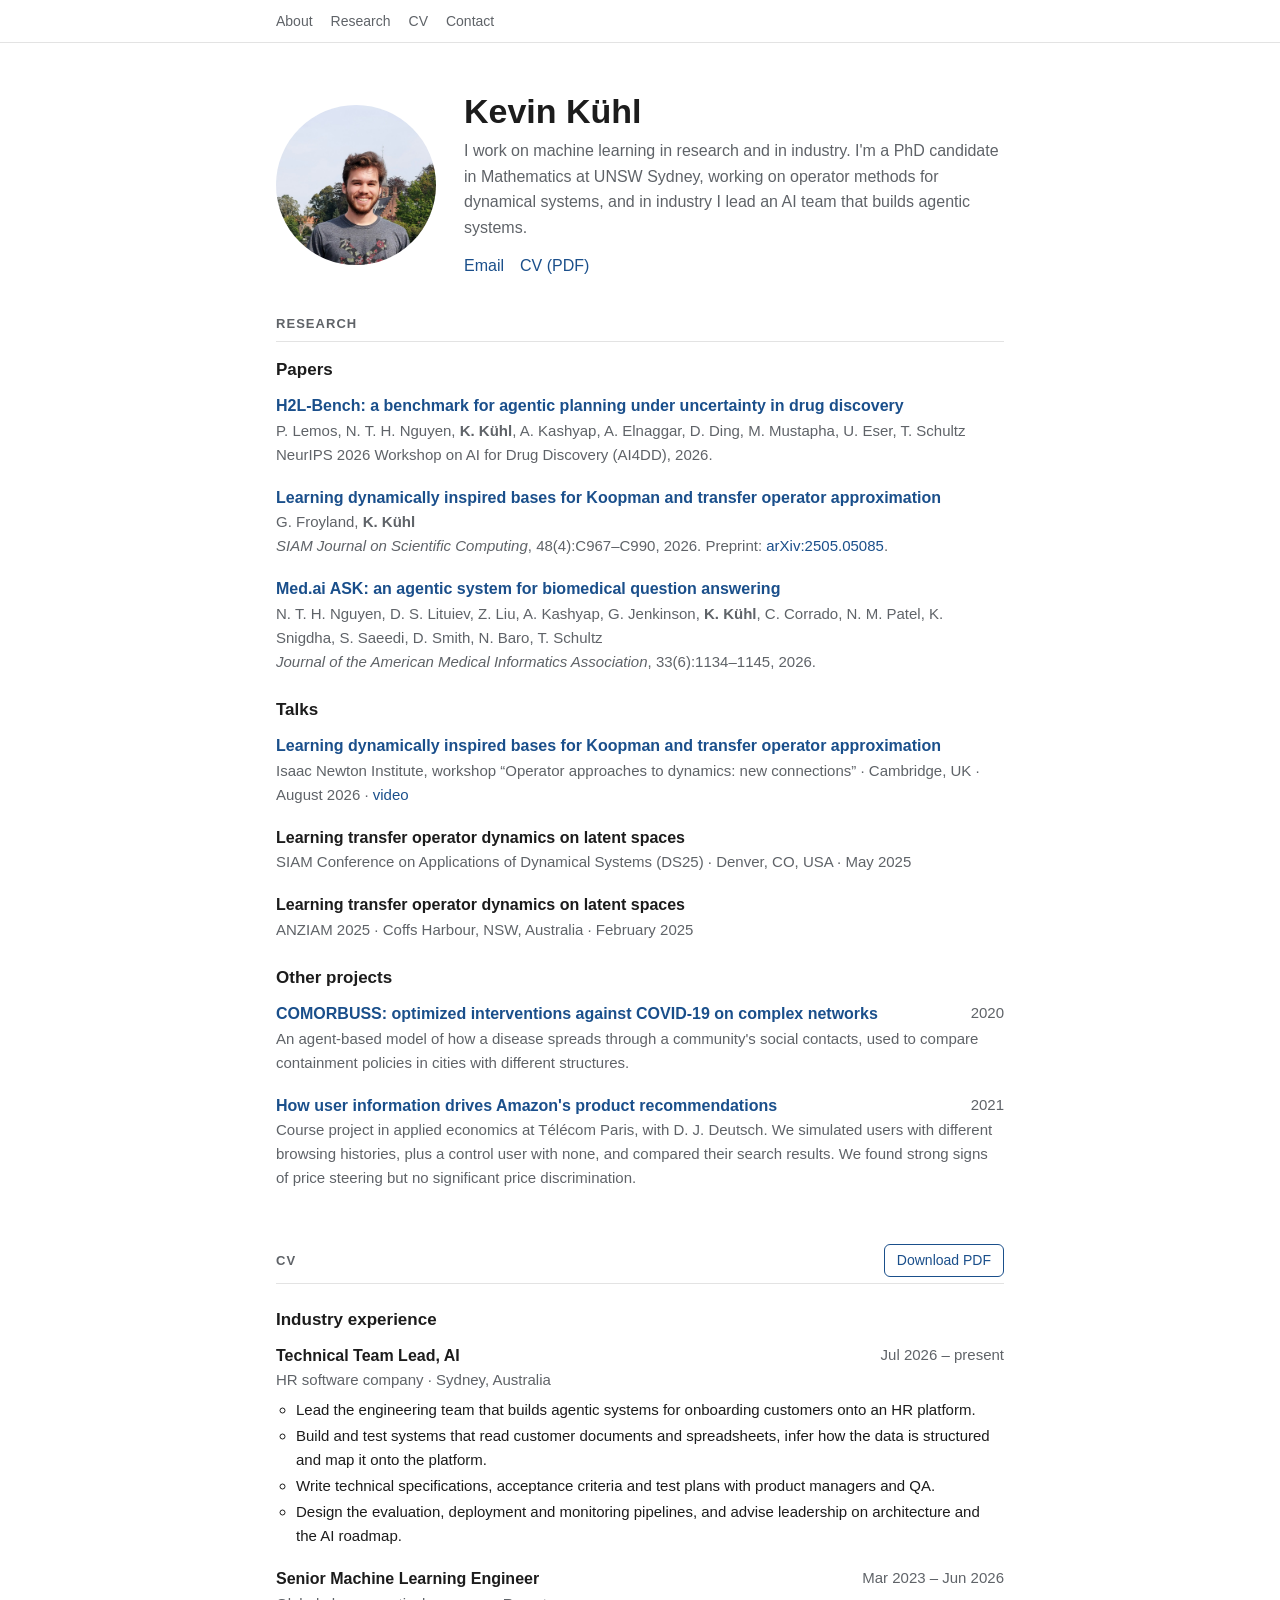
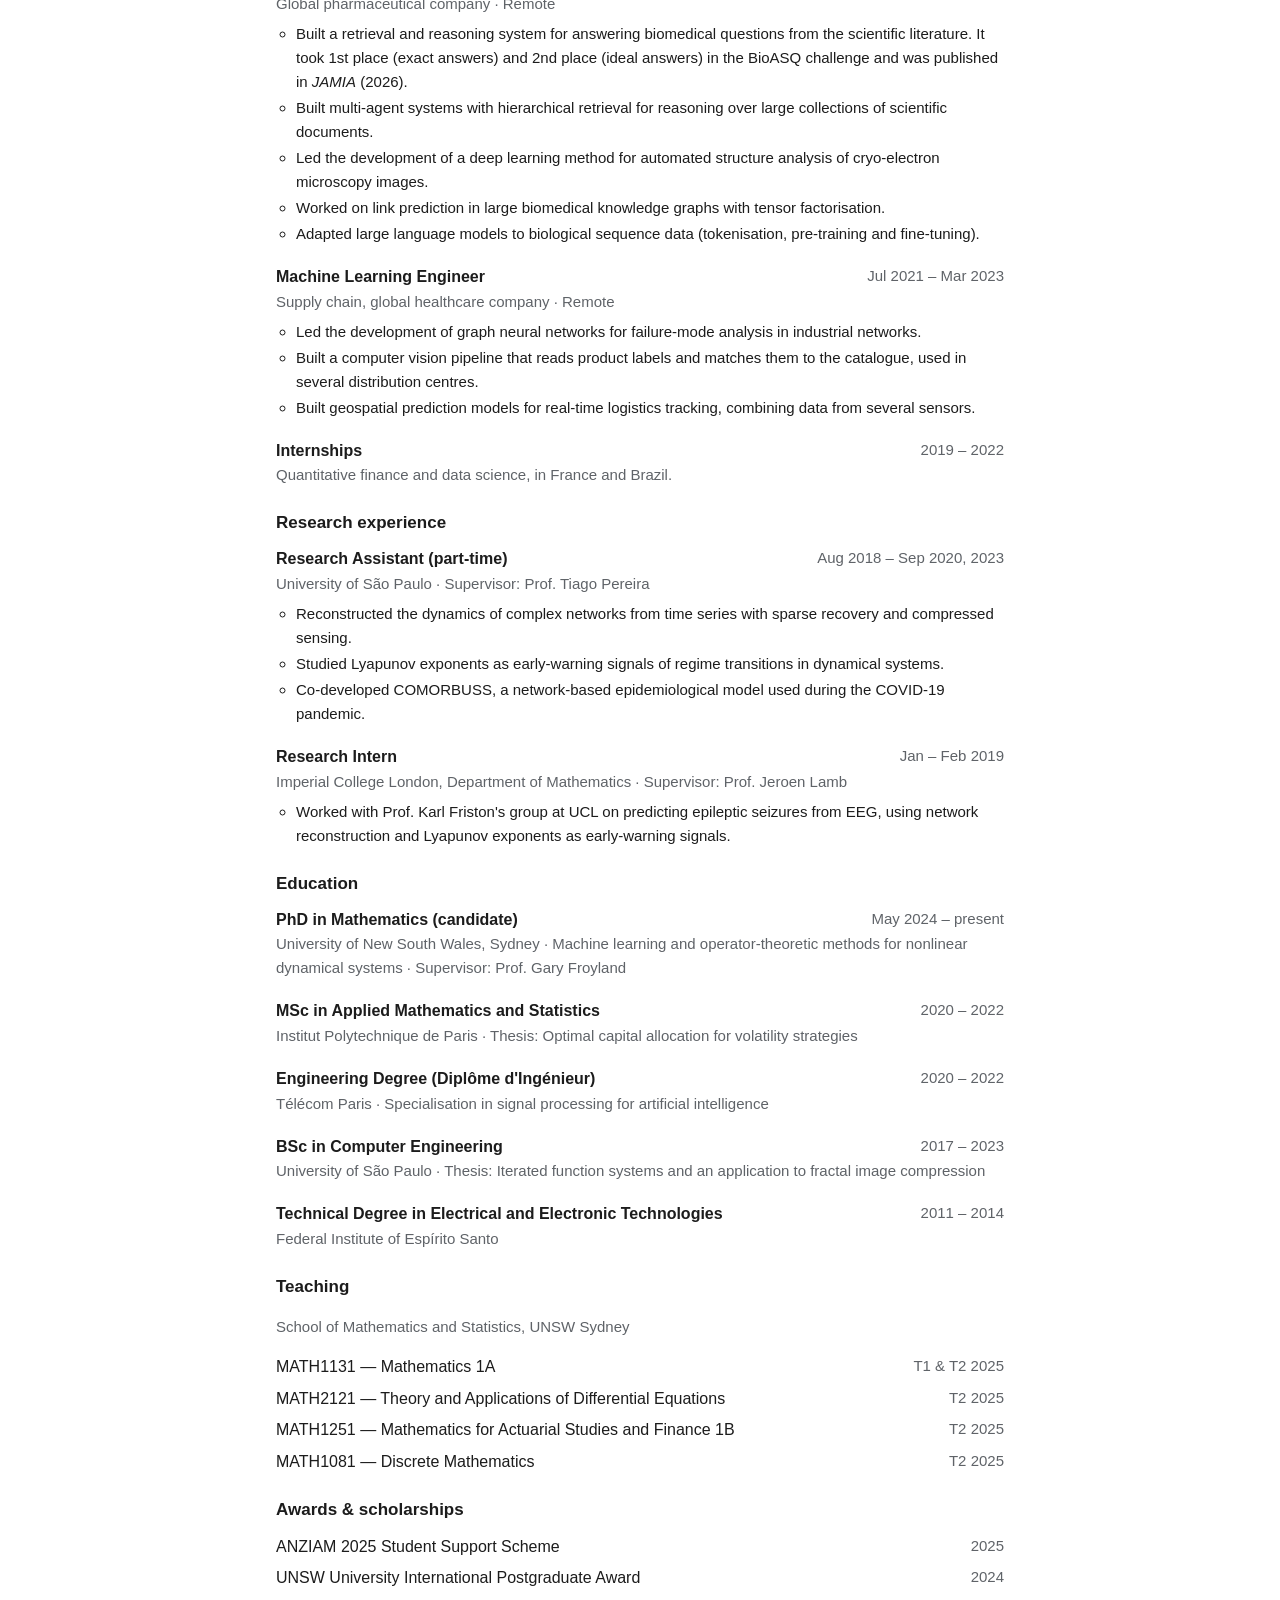
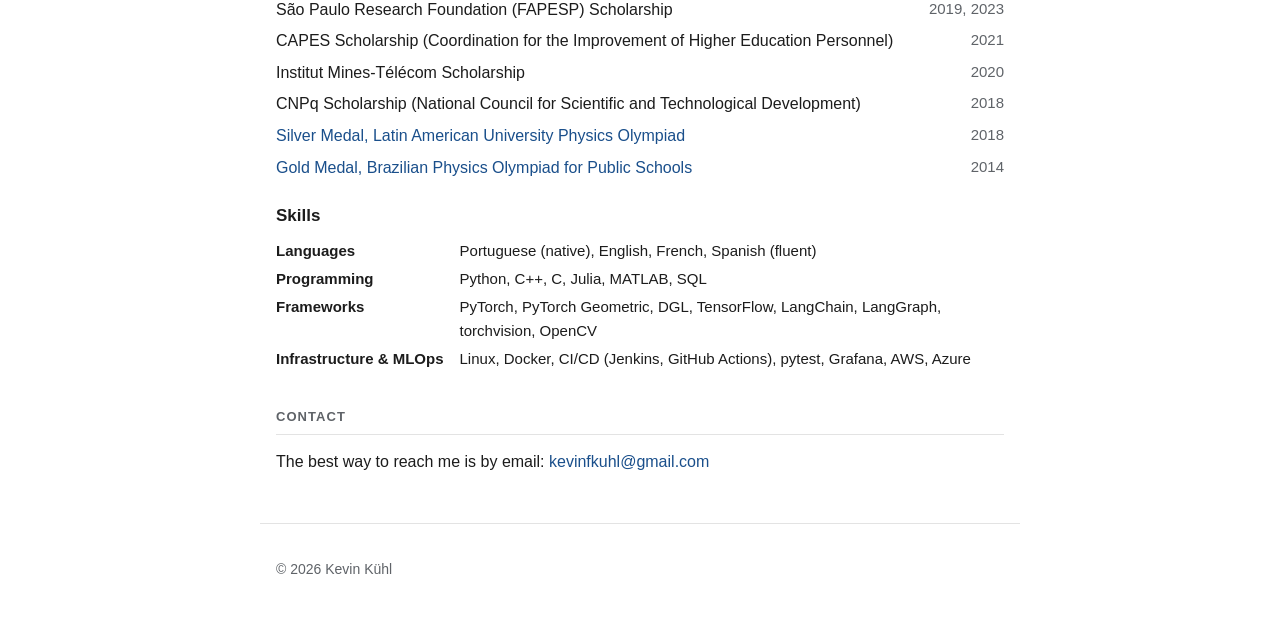
==== commit 3550404f: "Personal site Co-Authored-By: Claude Opus 5.5 <noreply@anthropic.com>" ====
--- a/index.html
+++ b/index.html
@@ -1,480 +1,260 @@
 <!DOCTYPE html>
 <html lang="en">
-
 <head>
   <meta charset="utf-8">
-  <meta content="width=device-width, initial-scale=1.0" name="viewport">
-
-  <title>Kevin Kühl</title>
-  <meta content="" name="description">
-  <meta content="" name="keywords">
-
-  <!-- Favicons -->
-  <link href="assets/img/favicon.png" rel="icon">
-  <link href="assets/img/apple-touch-icon.png" rel="apple-touch-icon">
-
-  <!-- Google Fonts -->
-  <link href="https://fonts.googleapis.com/css?family=Open+Sans:300,300i,400,400i,600,600i,700,700i|Raleway:300,300i,400,400i,500,500i,600,600i,700,700i|Poppins:300,300i,400,400i,500,500i,600,600i,700,700i" rel="stylesheet">
-
-  <!-- Vendor CSS Files -->
-  <link href="assets/vendor/aos/aos.css" rel="stylesheet">
-  <link href="assets/vendor/bootstrap/css/bootstrap.min.css" rel="stylesheet">
-  <link href="assets/vendor/bootstrap-icons/bootstrap-icons.css" rel="stylesheet">
-  <link href="assets/vendor/boxicons/css/boxicons.min.css" rel="stylesheet">
-  <link href="assets/vendor/glightbox/css/glightbox.min.css" rel="stylesheet">
-  <link href="assets/vendor/swiper/swiper-bundle.min.css" rel="stylesheet">
-
-  <!-- Template Main CSS File -->
-  <link href="assets/css/style.css" rel="stylesheet">
-
+  <meta name="viewport" content="width=device-width, initial-scale=1">
+  <title>Kevin Kühl — Machine Learning Research &amp; Engineering</title>
+  <meta name="description" content="Kevin Kühl works on machine learning in research and industry: PhD candidate in Mathematics at UNSW Sydney (operator methods for dynamical systems) and lead of an AI team building agentic systems.">
+  <meta name="author" content="Kevin Kühl">
+  <link rel="canonical" href="https://kevinkuhl.github.io/">
+
+  <meta property="og:type" content="profile">
+  <meta property="og:title" content="Kevin Kühl">
+  <meta property="og:description" content="Machine learning between research and industry · Scientific machine learning · Operator methods for dynamical systems">
+  <meta property="og:url" content="https://kevinkuhl.github.io/">
+  <meta property="og:image" content="https://kevinkuhl.github.io/assets/img/profile.jpeg">
+  <meta name="twitter:card" content="summary">
+
+  <link rel="icon" href="assets/img/favicon.png">
+  <link rel="apple-touch-icon" href="assets/img/apple-touch-icon.png">
+  <link rel="stylesheet" href="assets/style.css">
+
+  <script type="application/ld+json">
+  {
+    "@context": "https://schema.org",
+    "@type": "Person",
+    "name": "Kevin Kühl",
+    "alternateName": ["Kevin Kuhl", "Kevin F. Kühl"],
+    "url": "https://kevinkuhl.github.io/",
+    "image": "https://kevinkuhl.github.io/assets/img/profile.jpeg",
+    "email": "mailto:kevinfkuhl@gmail.com",
+    "jobTitle": "Machine Learning Researcher and Engineer",
+    "affiliation": { "@type": "CollegeOrUniversity", "name": "University of New South Wales" },
+    "alumniOf": [
+      { "@type": "CollegeOrUniversity", "name": "Institut Polytechnique de Paris" },
+      { "@type": "CollegeOrUniversity", "name": "Télécom Paris" },
+      { "@type": "CollegeOrUniversity", "name": "University of São Paulo" }
+    ],
+    "knowsAbout": ["Machine learning", "Scientific machine learning", "Koopman operator", "Transfer operator", "Dynamical systems", "Graph neural networks", "Biomedical question answering"]
+  }
+  </script>
 </head>
 
 <body>
-
-  <!----------------------------->
-  <!-- NAVMENU ------------------>
-  <!----------------------------->
-
-  <!-- ======= Mobile nav toggle button ======= -->
-  <!-- <button type="button" class="mobile-nav-toggle d-xl-none"><i class="bi bi-list mobile-nav-toggle"></i></button> -->
-  <i class="bi bi-list mobile-nav-toggle d-xl-none"></i>
-  <header id="header" class="d-flex flex-column justify-content-center">
-    <nav id="navbar" class="navbar nav-menu">
-      <ul>
-        <li><a href="#hero" class="nav-link scrollto active"><i class="bx bx-home"></i><span>Home</span></a></li>
-        <li><a href="#about" class="nav-link scrollto"><i class="bx bx-user"></i><span>About</span></a></li>
-        <li><a href="#education" class="nav-link scrollto"><i class="bx bxs-graduation"></i><span>Education</span></a></li>
-        <li><a href="#work-experience" class="nav-link scrollto"><i class="bx bx-briefcase"></i><span>Work Experience</span></a></li>
-        <li><a href="#studies" class="nav-link scrollto"><i class='bx bx-font-family'></i><span>Studies and Projects</span></a></li>
-        <li><a href="#projects" class="nav-link scrollto"><i class="bx bx-code-alt"></i><span>Awards and Scholarships</span></a></li>
-        <!-- <li><a href="#contact" class="nav-link scrollto"><i class="bx bx-envelope"></i><span>Contact</span></a></li> -->
-      </ul>
+  <header class="site-header">
+    <nav aria-label="Sections">
+      <a href="#about">About</a>
+      <a href="#research">Research</a>
+      <a href="#cv">CV</a>
+      <a href="#contact">Contact</a>
     </nav>
   </header>
 
-
-
-  <!----------------------------->
-  <!-- HERO --------------------->
-  <!----------------------------->
-
-  <section id="hero" class="d-flex flex-column justify-content-center">
-    <div class="container" data-aos="zoom-in" data-aos-delay="100">
-      <h1>Kevin Kühl</h1>
-      <p><span class="typed" data-typed-items="ML Engineer, Problem Solver, Nature Lover"></span></p>
-      <div class="social-links">
-        <a href="https://www.linkedin.com/in/kevinfkuhl/" target="_blank" class="linkedin"><i class="bx bxl-linkedin"></i></a>
-        <a href="https://github.com/kevinkuhl" target="_blank" class="github"><i class="bx bxl-github"></i></a>
+  <main>
+    <section id="about" class="intro">
+      <img src="assets/img/profile.jpeg" alt="Portrait of Kevin Kühl" width="160" height="160">
+      <div>
+        <h1>Kevin Kühl</h1>
+        <p class="headline">I work on machine learning in research and in industry. I'm a PhD candidate in Mathematics at UNSW Sydney, working on operator methods for dynamical systems, and in industry I lead an AI team that builds agentic systems.</p>
+        <p class="links">
+          <a href="mailto:kevinfkuhl@gmail.com">Email</a>
+          <a href="assets/docs/kevin-kuhl-cv.pdf" download>CV (PDF)</a>
+        </p>
+        <p class="print-contact">kevinfkuhl@gmail.com · kevinkuhl.github.io · Sydney, Australia</p>
       </div>
-      <a href="assets/docs/resume.pdf" target="_blank"><button>Resume</button></a>
-      <a href="mailto:kevinfkuhl@gmail.com"><button>Contact</button></a>
-      <!-- <a href="#contact"><button>Contact</button></a> -->
-    </div>
-  </section>
-
-
-
-  <main id="main">
-    <!----------------------------->
-    <!-- ABOUT -------------------->
-    <!----------------------------->
-
-    <section id="about" class="about">
-      <div class="container" data-aos="fade-up">
-        <div class="section-title">
-          <h2>About</h2>
-        </div>
-        <div class="row">
-          <div class="col-lg-3">
-            <img src="assets/img/profile.jpeg" class="img-fluid" alt="">
-          </div>
-          <div class="col-lg-9 pt-4 pt-lg-0 content">
-            <p>I'm a <strong>Machine Learning Engineer</strong> at Johnson and Johnson, passionate about connecting the dots and tackling challenging problems.</p>
-            <br>
-            <p>What fascinates me about data is the chance of understanding a little bit more about the world around me. It's like watching a game and trying to figure out its rules.</p>
-            <br>
-            <p><strong>When I'm not in front of a computer</strong>, I'm probably reading, playing violin, or enjoying nature!</p>  
-          </div>
-        </div>        
+    </section>
+
+    <section id="research">
+      <h2>Research</h2>
+
+      <h3>Papers</h3>
+      <ul class="entries">
+        <li>
+          <p class="title"><a href="assets/docs/h2l-bench.pdf">H2L-Bench: a benchmark for agentic planning under uncertainty in drug discovery</a></p>
+          <p class="meta">P. Lemos, N. T. H. Nguyen, <strong>K. Kühl</strong>, A. Kashyap, A. Elnaggar, D. Ding, M. Mustapha, U. Eser, T. Schultz</p>
+          <p class="meta">NeurIPS 2026 Workshop on AI for Drug Discovery (AI4DD), 2026.</p>
+        </li>
+        <li>
+          <p class="title"><a href="https://doi.org/10.1137/25M178362X">Learning dynamically inspired bases for Koopman and transfer operator approximation</a></p>
+          <p class="meta">G. Froyland, <strong>K. Kühl</strong></p>
+          <p class="meta"><em>SIAM Journal on Scientific Computing</em>, 48(4):C967–C990, 2026. Preprint: <a href="https://arxiv.org/abs/2505.05085">arXiv:2505.05085</a>.</p>
+        </li>
+        <li>
+          <p class="title"><a href="https://doi.org/10.1093/jamia/ocag038">Med.ai ASK: an agentic system for biomedical question answering</a></p>
+          <p class="meta">N. T. H. Nguyen, D. S. Lituiev, Z. Liu, A. Kashyap, G. Jenkinson, <strong>K. Kühl</strong>, C. Corrado, N. M. Patel, K. Snigdha, S. Saeedi, D. Smith, N. Baro, T. Schultz</p>
+          <p class="meta"><em>Journal of the American Medical Informatics Association</em>, 33(6):1134–1145, 2026.</p>
+        </li>
+      </ul>
+
+      <h3>Talks</h3>
+      <ul class="entries">
+        <li>
+          <p class="title"><a href="https://www.youtube.com/watch?v=xMWwJEnbS5w">Learning dynamically inspired bases for Koopman and transfer operator approximation</a></p>
+          <p class="meta">Isaac Newton Institute, workshop “Operator approaches to dynamics: new connections” · Cambridge, UK · August 2026 · <a href="https://www.youtube.com/watch?v=xMWwJEnbS5w">video</a></p>
+        </li>
+        <li>
+          <p class="title">Learning transfer operator dynamics on latent spaces</p>
+          <p class="meta">SIAM Conference on Applications of Dynamical Systems (DS25) · Denver, CO, USA · May 2025</p>
+        </li>
+        <li>
+          <p class="title">Learning transfer operator dynamics on latent spaces</p>
+          <p class="meta">ANZIAM 2025 · Coffs Harbour, NSW, Australia · February 2025</p>
+        </li>
+      </ul>
+
+      <h3 class="screen-only">Other projects</h3>
+      <ul class="entries screen-only">
+        <li>
+          <p class="row"><span class="title"><a href="https://www.cemeai.icmc.usp.br/ModCovid19/comorbuss/">COMORBUSS: optimized interventions against COVID-19 on complex networks</a></span><span class="date">2020</span></p>
+          <p class="meta">An agent-based model of how a disease spreads through a community's social contacts, used to compare containment policies in cities with different structures.</p>
+        </li>
+        <li>
+          <p class="row"><span class="title"><a href="assets/docs/study2.pdf">How user information drives Amazon's product recommendations</a></span><span class="date">2021</span></p>
+          <p class="meta">Course project in applied economics at Télécom Paris, with D. J. Deutsch. We simulated users with different browsing histories, plus a control user with none, and compared their search results. We found strong signs of price steering but no significant price discrimination.</p>
+        </li>
+        <!-- Hidden for now. To show one again, move its <li> above this comment.
+        <li>
+          <p class="row"><span class="title"><a href="assets/docs/study4.pdf">Economic incentives of fake reviews for Parisian restaurants on Yelp</a></span><span class="date">2021</span></p>
+          <p class="meta">250,000+ reviews from 13,000 restaurants: competition and review fraud, sentiment polarization, and fraudulent-user profiles.</p>
+        </li>
+        <li>
+          <p class="row"><span class="title"><a href="assets/docs/study5.pdf">Detecting parameter changes in diffusion processes for optimal execution</a></span><span class="date">2022</span></p>
+          <p class="meta">Change-point detection for financial time series modelled by diffusion processes.</p>
+        </li>
+        <li>
+          <p class="row"><span class="title"><a href="assets/docs/study3.pdf">Effects of the interest rate on the Brazilian stock market</a></span><span class="date">2021</span></p>
+          <p class="meta">SARIMAX and regression models across eight sector indices.</p>
+        </li>
+        -->
+      </ul>
+    </section>
+
+    <section id="cv">
+      <div class="section-head">
+        <h2>CV</h2>
+        <a class="button screen-only" href="assets/docs/kevin-kuhl-cv.pdf" download>Download PDF</a>
       </div>
-    </section>
-
-
-
-    <!----------------------------->
-    <!-- EDUCATION ---------------->
-    <!----------------------------->
-
-    <section id="education" class="education">
-      <div class="container" data-aos="fade-up">
-
-        <div class="section-title">
-          <h2>Education</h2>
-        </div>
-
-        <div class="row">
-
-          <div class="col-lg-4 col-md-6 d-flex align-items-stretch" data-aos="zoom-in" data-aos-delay="100">
-            <div class="icon-box iconbox-blue">
-              <div class="icon">
-                <img src="assets/img/education/logo_ensae.png" alt="logo_ensae.png" style="height: 100px;" class="bx">
-              </div>
-              <h4><a href="https://www.ensae.fr/en" target="_blank">ENSAE Paris</a></h4>
-              <h6>2021 - 2022</h6>
-              <p>Master's degree in Statistics and Finance at the National School of Statistics and Economic Administration, from the Polytechnic Institute of Paris.</p>
-            </div>
-          </div>
-
-          <div class="col-lg-4 col-md-6 d-flex align-items-stretch mt-4 mt-md-0" data-aos="zoom-in" data-aos-delay="200">
-            <div class="icon-box iconbox-orange">
-              <div class="icon">
-                <img src="assets/img/education/telecom-paris.png" alt="telecom-paris.png" style="height: 100px;" class="bx">
-              </div>
-              <h4><a href="https://www.telecom-paris.fr/en/home" target="_blank">Télécom Paris</a></h4>
-              <h6>2020 - 2022</h6>
-              <p>Engineering degree with a specialization in Artificial Intelligence at Télécom Paris, from the Polytechnic Institute of Paris.</p>
-            </div>
-          </div>
-
-          <div class="col-lg-4 col-md-6 d-flex align-items-stretch mt-4 mt-lg-0" data-aos="zoom-in" data-aos-delay="300">
-            <div class="icon-box iconbox-pink">
-              <div class="icon">
-                <img src="assets/img/education/usp.svg" alt="usp.svg" style="height: 100px;" class="bx">
-              </div>
-              <h4><a href="https://www5.usp.br/" target="_blank">University of São Paulo</a></h4>
-              <h6>2017 - 2020</h6>
-              <p>Bachelor's degree in Computer Engineering at the Institute of Mathematical and Computer Sciences, from the University of São Paulo.</p>
-            </div>
-          </div>
-
-        </div>
-
-      </div>
-    </section>
-
-
-
-    <!----------------------------->
-    <!-- WORK EXPERIENCE ---------->
-    <!----------------------------->
-
-    <section id="work-experience" class="work-experience">
-      <div class="container" data-aos="fade-up">
-
-        <div class="section-title">
-          <h2>Work Experience</h2>
-        </div>
-
-        <div class="row">
-          <div class="work-experience-item pb-0">
-            <div class="work-experience-item-header">
-              <img src="assets/img/work-experience/jnj.png" alt="jnj.png">
-              <div>
-                <h4><a href="https://www.jnj.com/" target="_blank">Johnson and Johnson</a></h4>
-                <p><em><strong>Machine Learning Engineer</strong>, July 2021 - Present</em></p>
-              </div>
-            </div>
-            <div class="work-experience-item-body">
-              <p>- Provides data-driven solutions to multiple supply chain problems (from Planning to Delivery) with an impact of over 50MM USD.</p>
-              <p>- Solid experience building and maintaining products involving Natural Language Processing, computer vision and Graph Neural Networks.</p>
-            </div>
-          </div>
-
-          <div class="work-experience-item pb-0">
-            <div class="work-experience-item-header">
-              <img src="assets/img/work-experience/melanion.jpeg" alt="melanion.jpeg">
-              <div>
-                <h4><a href="https://www.melanion.com/" target="_blank">Melanion Capital</a></h4>
-                <p><em><strong>Quantitative Analyst Intern</strong>, May 2022 - October 2022</em></p>
-              </div>
-            </div>
-            <div class="work-experience-item-body">
-              <p>- Developed an end-to-end optimization software for capital allocation for volatility strategies.</p>
-            </div>
-          </div>
-          
-          <div class="work-experience-item pb-0">
-            <div class="work-experience-item-header">
-              <img src="assets/img/work-experience/icmc.png" alt="icmc.png">
-              <div>
-                <h4><a href="https://www.icmc.usp.br/en/" target="_blank">Institute of Mathematical and Computer Sciences - University of São Paulo</a></h4>
-                <p><em><strong>Undergraduate Researcher</strong>, August 2018 - August 2020</em></p>
-              </div>
-            </div>
-            <div class="work-experience-item-body">
-              <p>- Analyzed data from complex networks (e.g., the human brain) to reconstruct their dynamics.</p>
-            </div>
-          </div>
-
-          <div class="work-experience-item pb-0">
-            <div class="work-experience-item-header">
-              <img src="assets/img/work-experience/veggly.jpeg" alt="veggly.jpeg">
-              <div>
-                <h4><a href="https://www.veggly.net/" target="_blank">Veggly</a></h4>
-                <p><em><strong>Analytics Intern</strong>, March 2020 - May 2020</em></p>
-              </div>
-            </div>
-            <div class="work-experience-item-body">
-              <p>- Planned marketing campaigns based on the analysis of app metrics and data from previous strategies.</p>
-            </div>
-          </div>
-
-          <div class="work-experience-item pb-0">
-            <div class="work-experience-item-header">
-              <img src="assets/img/work-experience/xp.jpg" alt="xp.jpg">
-              <div>
-                <h4><a href="https://www.xpi.com.br/" target="_blank">XP Investimentos</a></h4>
-                <p><em><strong>Private Pension Funds Summer Intern</strong>, July 2019 - August 2019</em></p>
-              </div>
-            </div>
-            <div class="work-experience-item-body">
-              <p>- Built an optimization software for private pension portfolio allocation under regulatory constraints.</p>
-            </div>
-          </div>
-
-          <div class="work-experience-item pb-0">
-            <div class="work-experience-item-header">
-              <img src="assets/img/work-experience/icl.png" alt="icl.png">
-              <div>
-                <h4><a href="https://www.imperial.ac.uk/mathematics/" target="_blank">Imperial College London - Department of Mathematics</a></h4>
-                <p><em><strong>Research Intern</strong>, January 2019 - February 2019</em></p>
-              </div>
-            </div>
-            <div class="work-experience-item-body">
-              <p>- Studied critical transitions on time series and complex networks reconstruction techniques.</p>
-            </div>
-          </div>
-        </div>
-      
-      </div>
-    </section>
-
-
-
-    <!----------------------------->
-    <!-- STUDIES ------------------>
-    <!----------------------------->
-
-    <section id="studies" class="studies">
-      <div class="container" data-aos="fade-up">
-
-        <div class="section-title">
-          <h2>Studies and Projects</h2>
-        </div>
-
-        <div class="study-item first-study-item pb-0">
-          <h4><a href="https://www.cemeai.icmc.usp.br/ModCovid19/comorbuss/" target="_blank">[2020] Optimized intervention against Covid-19 in a complex network</a></h4>
-          <p><em>COMORBUSS is a computational model for the spread of diseases by the general social dynamics of any community.
-          The fundamental goal of any containment measure for a disease like SARS-COVID-19 is to suppress (and ultimately break) the chain of contacts that sustains viral spread. Unfortunately, the same measures taken in different communities often do not have the same effectiveness due to different population densities, service structures, and social behavior. Therefore, while extreme containment policies may be necessary in some cities, the same results can be achieved through less restrictive and harmful measures in smaller communities.</em></p>
-          <div class="study-item-keywords">
-            <span class="study-item-keyword">Statistical Modelling</span>
-            <span class="study-item-keyword">Differential Equations</span>
-            <span class="study-item-keyword">Optimization</span>
-          </div>
-        </div>
-
-        <div class="study-item pb-0">
-          <h4><a href="assets/docs/study5.pdf" target="_blank">[2022] Detection of changes in parameters of diffusion processes for optimal execution strategies</a></h4>
-          <p><em>Proposed ways of detecting changes in parameters of financial time series being modelled by diffusion processes.</em></p>
-          <div class="study-item-keywords">
-            <span class="study-item-keyword">Time Series Analysis</span>
-            <span class="study-item-keyword">Stochastic Modelling</span>
-          </div>
-        </div>
-
-        <div class="study-item pb-0">
-          <h4><a href="assets/docs/study2.pdf" target="_blank">[2021] How User Information Drives Amazon's Products Recommendations</a></h4>
-          <p><em>Scraped information about more than 60,000 Amazon's products by mimicking the behaviour/interests of seven different personas (sports, shopping, science, home, health, games and computers) through the usage of cookies and HTTP request parameters. Proceded, then, to analyse whether there is evidence of price discrimination or price steering between each persona's recommended products. Later on, analysed the importance of each seller's features on Amazon's seller recommendation on the product's buy-box.</em></p>
-          <div class="study-item-keywords">
-            <span class="study-item-keyword">Data Scraping</span>
-            <span class="study-item-keyword">Cookies Manipulation</span>
-            <span class="study-item-keyword">Statistical Analysis</span>
-          </div>
-        </div>
-
-        <div class="study-item pb-0">
-          <h4>[2021] Generative models for financial losses</h4>
-          <p><em>Proposed a generative model to produce synthetic data for losses in the stock market.</em></p>
-          <div class="study-item-keywords">
-            <span class="study-item-keyword">Time Series Analysis</span>
-            <span class="study-item-keyword">Generative Models</span>
-          </div>
-        </div>
-
-        <div class="study-item pb-0">
-          <h4><a href="assets/docs/study3.pdf" target="_blank">[2021] Effects of the Interest Rate on the Brazilian Stock Market</a></h4>
-          <p><em>The impacts of the interest rate on eight distinct sectors of the Brazilian stock market were examined using financial indices as proxies for each sector. The research was conducted by applying both a time series (SARIMAX) and a linear regression model.</em></p>
-          <div class="study-item-keywords">
-            <span class="study-item-keyword">Time Series Analysis</span>
-          </div>
-        </div>
-
-        <div class="study-item pb-0">
-          <h4><a href="assets/docs/study4.pdf" target="_blank">[2021] Analysis of economic incentives of fake reviews for Parisian restaurants on Yelp</a></h4>
-          <p><em>Scraped information about more than 250,000 reviews from over 13,000 parisian restaurants on the Yelp social platform and proceeded to analyse the effects of restaurant competitiveness on review fraud, both for self improvement and for harming competitors. Later, the polarization difference between fake and genuine reviews, as well as the characteristics of users who publish fraudulent reviews, were examined.</em></p>
-          <div class="study-item-keywords">
-            <span class="study-item-keyword">Data Scraping</span>
-            <span class="study-item-keyword">Natural Language Processing</span>
-            <span class="study-item-keyword">Sentiment Analysis</span>
-            <span class="study-item-keyword">Regression Analysis</span>
-          </div>
-        </div>
-
-      </div>
-    </section>
-
-
-
-    <!----------------------------->
-    <!-- PROJECTS ----------------->
-    <!----------------------------->
-
-    <section id="projects" class="projects">
-      <div class="container" data-aos="fade-up">
-
-        <div class="section-title">
-          <h2>Awards and Scholarships</h2>
-        </div>
-
-        <div class="study-item pb-0">
-          <h4><a href="https://www.imt.fr/" target="_blank">Institute Mines-Télécom Scholarship</a></h4>
-          <p><em>2020</em></p>
-        </div>
-
-        <div class="study-item pb-0">
-          <h4><a href="https://fapesp.br/en" target="_blank">São Paulo Research Foundation Scholarship</a></h4>
-          <p><em>2019</em></p>
-        </div>
-
-        <div class="study-item pb-0">
-          <h4><a href="https://www.gov.br/cnpq/pt-br" target="_blank">National Council for Scientific and Technological Development Scholarship</a></h4>
-          <p><em>2018</em></p>
-        </div>
-
-        <div class="study-item pb-0">
-          <h4><a href="assets/docs/oluf.pdf" target="_blank">Silver Medal in the Latin American University Physics Olympiad</a></h4>
-          <p><em>2018 - <a href="https://www.youtube.com/watch?v=i95hRjTroU8&ab_channel=JoseLunazzi" target="_blank">Ceremony</a></em></p>
-        </div>
-
-        <div class="study-item pb-0">
-          <h4><a href="assets/docs/obfep.pdf" target="_blank">Gold Medal in the Brazilian Physics Olympiad for Public Schools</a></h4>
-          <p><em>2014</em></p>
-        </div>
-
-
-      </div>
-    </section>
-
-
-    <!----------------------------->
-    <!-- CONTACT ------------------>
-    <!----------------------------->
-
-    <!-- <section id="contact" class="contact">
-      <div class="container" data-aos="fade-up">
-
-        <div class="section-title">
-          <h2>Contact</h2>
-        </div>
-
-        <div class="row mt-1">
-
-          <div class="col-lg-4">
-            <div class="info">
-
-              <div class="address">
-                <i class="bi bi-geo-alt"></i>
-                <h4>Location</h4>
-                <p>São Paulo, Brazil</p>
-              </div>
-
-              <div class="email">
-                <i class="bi bi-envelope"></i>
-                <h4>Email</h4>
-                <p>danieljorged1@gmail.com</p>
-              </div>
-
-              <div class="phone">
-                <i class="bi bi-phone"></i>
-                <h4>Phone</h4>
-                <p>+33 7 81 54 95 66</p>
-              </div>
-
-            </div>
-          </div>
-
-          <div class="col-lg-8 mt-5 mt-lg-0">
-            <form action="forms/contact.php" method="post" role="form" class="php-email-form">
-              <div class="row">
-                <div class="col-md-6 form-group">
-                  <input type="text" name="name" class="form-control" id="name" placeholder="Your Name" required>
-                </div>
-                <div class="col-md-6 form-group mt-3 mt-md-0">
-                  <input type="email" class="form-control" name="email" id="email" placeholder="Your Email" required>
-                </div>
-              </div>
-              <div class="form-group mt-3">
-                <input type="text" class="form-control" name="subject" id="subject" placeholder="Subject" required>
-              </div>
-              <div class="form-group mt-3">
-                <textarea class="form-control" name="message" rows="5" placeholder="Message" required></textarea>
-              </div>
-              <div class="my-3">
-                <div class="loading">Loading</div>
-                <div class="error-message"></div>
-                <div class="sent-message">Your message has been sent. Thank you!</div>
-              </div>
-              <div class="text-center"><button type="submit">Send Message</button></div>
-            </form>
-          </div>
-
-        </div>
-
-      </div>
-    </section> -->
-
-
+
+      <h3>Industry experience</h3>
+      <ul class="entries">
+        <li>
+          <p class="row"><span class="title">Technical Team Lead, AI</span><span class="date">Jul 2026 – present</span></p>
+          <p class="meta">HR software company · Sydney, Australia</p>
+          <ul class="bullets">
+            <li>Lead the engineering team that builds agentic systems for onboarding customers onto an HR platform.</li>
+            <li>Build and test systems that read customer documents and spreadsheets, infer how the data is structured and map it onto the platform.</li>
+            <li>Write technical specifications, acceptance criteria and test plans with product managers and QA.</li>
+            <li>Design the evaluation, deployment and monitoring pipelines, and advise leadership on architecture and the AI roadmap.</li>
+          </ul>
+        </li>
+        <li>
+          <p class="row"><span class="title">Senior Machine Learning Engineer</span><span class="date">Mar 2023 – Jun 2026</span></p>
+          <p class="meta">Global pharmaceutical company · Remote</p>
+          <ul class="bullets">
+            <li>Built a retrieval and reasoning system for answering biomedical questions from the scientific literature. It took 1st place (exact answers) and 2nd place (ideal answers) in the BioASQ challenge and was published in <em>JAMIA</em> (2026).</li>
+            <li>Built multi-agent systems with hierarchical retrieval for reasoning over large collections of scientific documents.</li>
+            <li>Led the development of a deep learning method for automated structure analysis of cryo-electron microscopy images.</li>
+            <li>Worked on link prediction in large biomedical knowledge graphs with tensor factorisation.</li>
+            <li>Adapted large language models to biological sequence data (tokenisation, pre-training and fine-tuning).</li>
+          </ul>
+        </li>
+        <li>
+          <p class="row"><span class="title">Machine Learning Engineer</span><span class="date">Jul 2021 – Mar 2023</span></p>
+          <p class="meta">Supply chain, global healthcare company · Remote</p>
+          <ul class="bullets">
+            <li>Led the development of graph neural networks for failure-mode analysis in industrial networks.</li>
+            <li>Built a computer vision pipeline that reads product labels and matches them to the catalogue, used in several distribution centres.</li>
+            <li>Built geospatial prediction models for real-time logistics tracking, combining data from several sensors.</li>
+          </ul>
+        </li>
+        <li>
+          <p class="row"><span class="title">Internships</span><span class="date">2019 – 2022</span></p>
+          <p class="meta">Quantitative finance and data science, in France and Brazil.</p>
+        </li>
+      </ul>
+
+      <h3>Research experience</h3>
+      <ul class="entries">
+        <li>
+          <p class="row"><span class="title">Research Assistant (part-time)</span><span class="date">Aug 2018 – Sep 2020, 2023</span></p>
+          <p class="meta">University of São Paulo · Supervisor: Prof. Tiago Pereira</p>
+          <ul class="bullets">
+            <li>Reconstructed the dynamics of complex networks from time series with sparse recovery and compressed sensing.</li>
+            <li>Studied Lyapunov exponents as early-warning signals of regime transitions in dynamical systems.</li>
+            <li>Co-developed COMORBUSS, a network-based epidemiological model used during the COVID-19 pandemic.</li>
+          </ul>
+        </li>
+        <li>
+          <p class="row"><span class="title">Research Intern</span><span class="date">Jan – Feb 2019</span></p>
+          <p class="meta">Imperial College London, Department of Mathematics · Supervisor: Prof. Jeroen Lamb</p>
+          <ul class="bullets">
+            <li>Worked with Prof. Karl Friston's group at UCL on predicting epileptic seizures from EEG, using network reconstruction and Lyapunov exponents as early-warning signals.</li>
+          </ul>
+        </li>
+      </ul>
+
+      <h3>Education</h3>
+      <ul class="entries">
+        <li>
+          <p class="row"><span class="title">PhD in Mathematics (candidate)</span><span class="date">May 2024 – present</span></p>
+          <p class="meta">University of New South Wales, Sydney · Machine learning and operator-theoretic methods for nonlinear dynamical systems · Supervisor: Prof. Gary Froyland</p>
+        </li>
+        <li>
+          <p class="row"><span class="title">MSc in Applied Mathematics and Statistics</span><span class="date">2020 – 2022</span></p>
+          <p class="meta">Institut Polytechnique de Paris · Thesis: Optimal capital allocation for volatility strategies</p>
+        </li>
+        <li>
+          <p class="row"><span class="title">Engineering Degree (Diplôme d'Ingénieur)</span><span class="date">2020 – 2022</span></p>
+          <p class="meta">Télécom Paris · Specialisation in signal processing for artificial intelligence</p>
+        </li>
+        <li>
+          <p class="row"><span class="title">BSc in Computer Engineering</span><span class="date">2017 – 2023</span></p>
+          <p class="meta">University of São Paulo · Thesis: Iterated function systems and an application to fractal image compression</p>
+        </li>
+        <li>
+          <p class="row"><span class="title">Technical Degree in Electrical and Electronic Technologies</span><span class="date">2011 – 2014</span></p>
+          <p class="meta">Federal Institute of Espírito Santo</p>
+        </li>
+      </ul>
+
+      <h3>Teaching</h3>
+      <p class="meta">School of Mathematics and Statistics, UNSW Sydney</p>
+      <ul class="entries compact">
+        <li><p class="row"><span>MATH1131 — Mathematics 1A</span><span class="date">T1 &amp; T2 2025</span></p></li>
+        <li><p class="row"><span>MATH2121 — Theory and Applications of Differential Equations</span><span class="date">T2 2025</span></p></li>
+        <li><p class="row"><span>MATH1251 — Mathematics for Actuarial Studies and Finance 1B</span><span class="date">T2 2025</span></p></li>
+        <li><p class="row"><span>MATH1081 — Discrete Mathematics</span><span class="date">T2 2025</span></p></li>
+      </ul>
+
+      <h3>Awards &amp; scholarships</h3>
+      <ul class="entries compact">
+        <li><p class="row"><span>ANZIAM 2025 Student Support Scheme</span><span class="date">2025</span></p></li>
+        <li><p class="row"><span>UNSW University International Postgraduate Award</span><span class="date">2024</span></p></li>
+        <li><p class="row"><span>São Paulo Research Foundation (FAPESP) Scholarship</span><span class="date">2019, 2023</span></p></li>
+        <li><p class="row"><span>CAPES Scholarship (Coordination for the Improvement of Higher Education Personnel)</span><span class="date">2021</span></p></li>
+        <li><p class="row"><span>Institut Mines-Télécom Scholarship</span><span class="date">2020</span></p></li>
+        <li><p class="row"><span>CNPq Scholarship (National Council for Scientific and Technological Development)</span><span class="date">2018</span></p></li>
+        <li><p class="row"><span><a href="assets/docs/oluf.pdf">Silver Medal, Latin American University Physics Olympiad</a></span><span class="date">2018</span></p></li>
+        <li><p class="row"><span><a href="assets/docs/obfep.pdf">Gold Medal, Brazilian Physics Olympiad for Public Schools</a></span><span class="date">2014</span></p></li>
+      </ul>
+
+      <h3>Skills</h3>
+      <dl class="skills">
+        <dt>Languages</dt><dd>Portuguese (native), English, French, Spanish (fluent)</dd>
+        <dt>Programming</dt><dd>Python, C++, C, Julia, MATLAB, SQL</dd>
+        <dt>Frameworks</dt><dd>PyTorch, PyTorch Geometric, DGL, TensorFlow, LangChain, LangGraph, torchvision, OpenCV</dd>
+        <dt>Infrastructure &amp; MLOps</dt><dd>Linux, Docker, CI/CD (Jenkins, GitHub Actions), pytest, Grafana, AWS, Azure</dd>
+      </dl>
+    </section>
+
+    <section id="contact" class="screen-only">
+      <h2>Contact</h2>
+      <p>The best way to reach me is by email: <a href="mailto:kevinfkuhl@gmail.com">kevinfkuhl@gmail.com</a></p>
+    </section>
   </main>
 
-
-
-  <!----------------------------->
-  <!-- FOOTER ------------------->
-  <!----------------------------->
-
-  <footer id="footer">
-    <div class="container">
-      <h3>Kevin Kühl</h3>
-      <p>Feel free to contact me in any of my social medias :)</p>
-      <div class="social-links">
-        <a href="https://www.linkedin.com/in/kevinfkuhl/" target="_blank" class="linkedin"><i class="bx bxl-linkedin"></i></a>
-        <a href="https://github.com/kevinkuhl" target="_blank" class="github"><i class="bx bxl-github"></i></a>
-      </div>
-    </div>
+  <footer class="screen-only">
+    <p>© 2026 Kevin Kühl</p>
   </footer>
-
-  <div id="preloader"></div>
-  <a href="#" class="back-to-top d-flex align-items-center justify-content-center"><i class="bi bi-arrow-up-short"></i></a>
-
-  <!-- Vendor JS Files -->
-  <script src="assets/vendor/purecounter/purecounter_vanilla.js"></script>
-  <script src="assets/vendor/aos/aos.js"></script>
-  <script src="assets/vendor/bootstrap/js/bootstrap.bundle.min.js"></script>
-  <script src="assets/vendor/glightbox/js/glightbox.min.js"></script>
-  <script src="assets/vendor/isotope-layout/isotope.pkgd.min.js"></script>
-  <script src="assets/vendor/swiper/swiper-bundle.min.js"></script>
-  <script src="assets/vendor/typed.js/typed.min.js"></script>
-  <script src="assets/vendor/waypoints/noframework.waypoints.js"></script>
-  <script src="assets/vendor/php-email-form/validate.js"></script>
-
-  <!-- Template Main JS File -->
-  <script src="assets/js/main.js"></script>
-
 </body>
-
 </html>
-
-
-
-<!-- https://developerfolio.js.org/ -->
-<!-- https://bchiang7.github.io/ -->
--- a/assets/style.css
+++ b/assets/style.css
@@ -0,0 +1,124 @@
+:root {
+  --bg: #ffffff;
+  --fg: #1c1c1c;
+  --muted: #5f6368;
+  --rule: #e3e3e3;
+  --accent: #1a4f8b;
+  --maxw: 760px;
+}
+@media (prefers-color-scheme: dark) {
+  :root {
+    --bg: #141517;
+    --fg: #e8e8e8;
+    --muted: #a0a4aa;
+    --rule: #2e3034;
+    --accent: #8ab4f8;
+  }
+}
+
+* { box-sizing: border-box; }
+html { scroll-behavior: smooth; }
+body {
+  margin: 0;
+  background: var(--bg);
+  color: var(--fg);
+  font: 16px/1.6 -apple-system, BlinkMacSystemFont, "Segoe UI", Roboto, "Helvetica Neue", Arial, sans-serif;
+}
+a { color: var(--accent); text-decoration: none; }
+a:hover { text-decoration: underline; }
+
+.site-header {
+  position: sticky; top: 0; z-index: 1;
+  background: var(--bg);
+  border-bottom: 1px solid var(--rule);
+}
+.site-header nav {
+  max-width: var(--maxw); margin: 0 auto; padding: 10px 16px;
+  display: flex; gap: 18px; overflow-x: auto; white-space: nowrap;
+  font-size: 14px;
+}
+.site-header nav a { color: var(--muted); }
+.site-header nav a:hover { color: var(--fg); text-decoration: none; }
+
+main { max-width: var(--maxw); margin: 0 auto; padding: 0 16px; }
+section { padding-top: 24px; scroll-margin-top: 48px; }
+
+.intro { display: flex; gap: 28px; align-items: center; padding-top: 48px; }
+.intro img { width: 160px; height: 160px; border-radius: 50%; object-fit: cover; flex-shrink: 0; }
+h1 { font-size: 34px; line-height: 1.2; margin: 0 0 6px; font-weight: 650; }
+.headline { margin: 0 0 12px; color: var(--muted); }
+.links { margin: 0; display: flex; flex-wrap: wrap; gap: 16px; font-weight: 500; }
+
+.bio p { margin: 0 0 12px; }
+
+h2 {
+  font-size: 13px; letter-spacing: .08em; text-transform: uppercase;
+  color: var(--muted); font-weight: 600;
+  margin: 12px 0 14px; padding-bottom: 6px; border-bottom: 1px solid var(--rule);
+}
+
+.entries { list-style: none; margin: 0; padding: 0; }
+.entries > li { margin-bottom: 18px; }
+.entries.compact > li { margin-bottom: 6px; }
+.entries p { margin: 0; }
+.title { font-weight: 600; }
+.meta { color: var(--muted); font-size: 15px; }
+.row { display: flex; justify-content: space-between; gap: 16px; }
+.date { color: var(--muted); font-size: 15px; white-space: nowrap; font-variant-numeric: tabular-nums; }
+.bullets { margin: 6px 0 0; padding-left: 20px; font-size: 15px; }
+.bullets li { margin-bottom: 2px; }
+
+footer {
+  max-width: var(--maxw); margin: 48px auto 0; padding: 20px 16px 40px;
+  border-top: 1px solid var(--rule); color: var(--muted); font-size: 14px;
+}
+
+@media (max-width: 600px) {
+  .intro { flex-direction: column; align-items: flex-start; gap: 16px; padding-top: 32px; }
+  .intro img { width: 112px; height: 112px; }
+  h1 { font-size: 28px; }
+  .row { flex-direction: column; gap: 0; }
+}
+
+/* Subsections, CV header, skills */
+h3 { font-size: 17px; margin: 22px 0 10px; font-weight: 600; }
+h2 + h3 { margin-top: 4px; }
+.section-head { display: flex; align-items: baseline; justify-content: space-between; gap: 16px; border-bottom: 1px solid var(--rule); margin: 12px 0 14px; }
+.section-head h2 { border: 0; margin: 0; }
+.button {
+  font-size: 14px; font-weight: 500; padding: 4px 12px; margin-bottom: 6px;
+  border: 1px solid var(--accent); border-radius: 6px; white-space: nowrap;
+}
+.button:hover { background: var(--accent); color: var(--bg); text-decoration: none; }
+#industry > p, #contact > p { margin: 0 0 10px; }
+.skills { display: grid; grid-template-columns: max-content 1fr; gap: 4px 16px; margin: 0; font-size: 15px; }
+.skills dt { font-weight: 600; }
+.skills dd { margin: 0; }
+@media (max-width: 600px) { .skills { grid-template-columns: 1fr; } .skills dd { margin-bottom: 6px; } }
+.print-contact { display: none; }
+
+/* Print = the CV PDF */
+@media print {
+  @page { size: A4; margin: 14mm 16mm; }
+  :root { --bg: #fff; --fg: #111; --muted: #444; --rule: #bbb; --accent: #111; }
+  body { font-size: 10pt; line-height: 1.35; }
+  .site-header, .screen-only, .bio, .intro img, .links, .headline { display: none !important; }
+  main { max-width: none; padding: 0; display: flex; flex-direction: column; }
+  #about { order: 0; } #cv { order: 1; } #research { order: 2; }
+  section { padding-top: 6px; }
+  .intro { padding-top: 0; display: block; }
+  h1 { font-size: 20pt; margin: 0; }
+  .print-contact { display: block; margin: 2px 0 0; color: var(--muted); }
+  h2 { font-size: 9pt; margin: 8px 0 6px; padding-bottom: 2px; }
+  .section-head { margin: 8px 0 6px; } .section-head h2 { margin: 0; padding-bottom: 2px; }
+  h3 { font-size: 10.5pt; margin: 10px 0 4px; text-transform: uppercase; letter-spacing: .04em; }
+  #cv .section-head { display: none; }
+  #research h2 { display: none; }
+  .meta, .date, .bullets, .skills { font-size: 9.5pt; }
+  .entries > li { margin-bottom: 7px; break-inside: avoid; }
+  .entries.compact > li { margin-bottom: 1px; }
+  .bullets { margin-top: 2px; } .bullets li { margin-bottom: 0; }
+  .row { flex-direction: row !important; }
+  h3 { break-after: avoid; }
+  a { color: inherit; }
+}
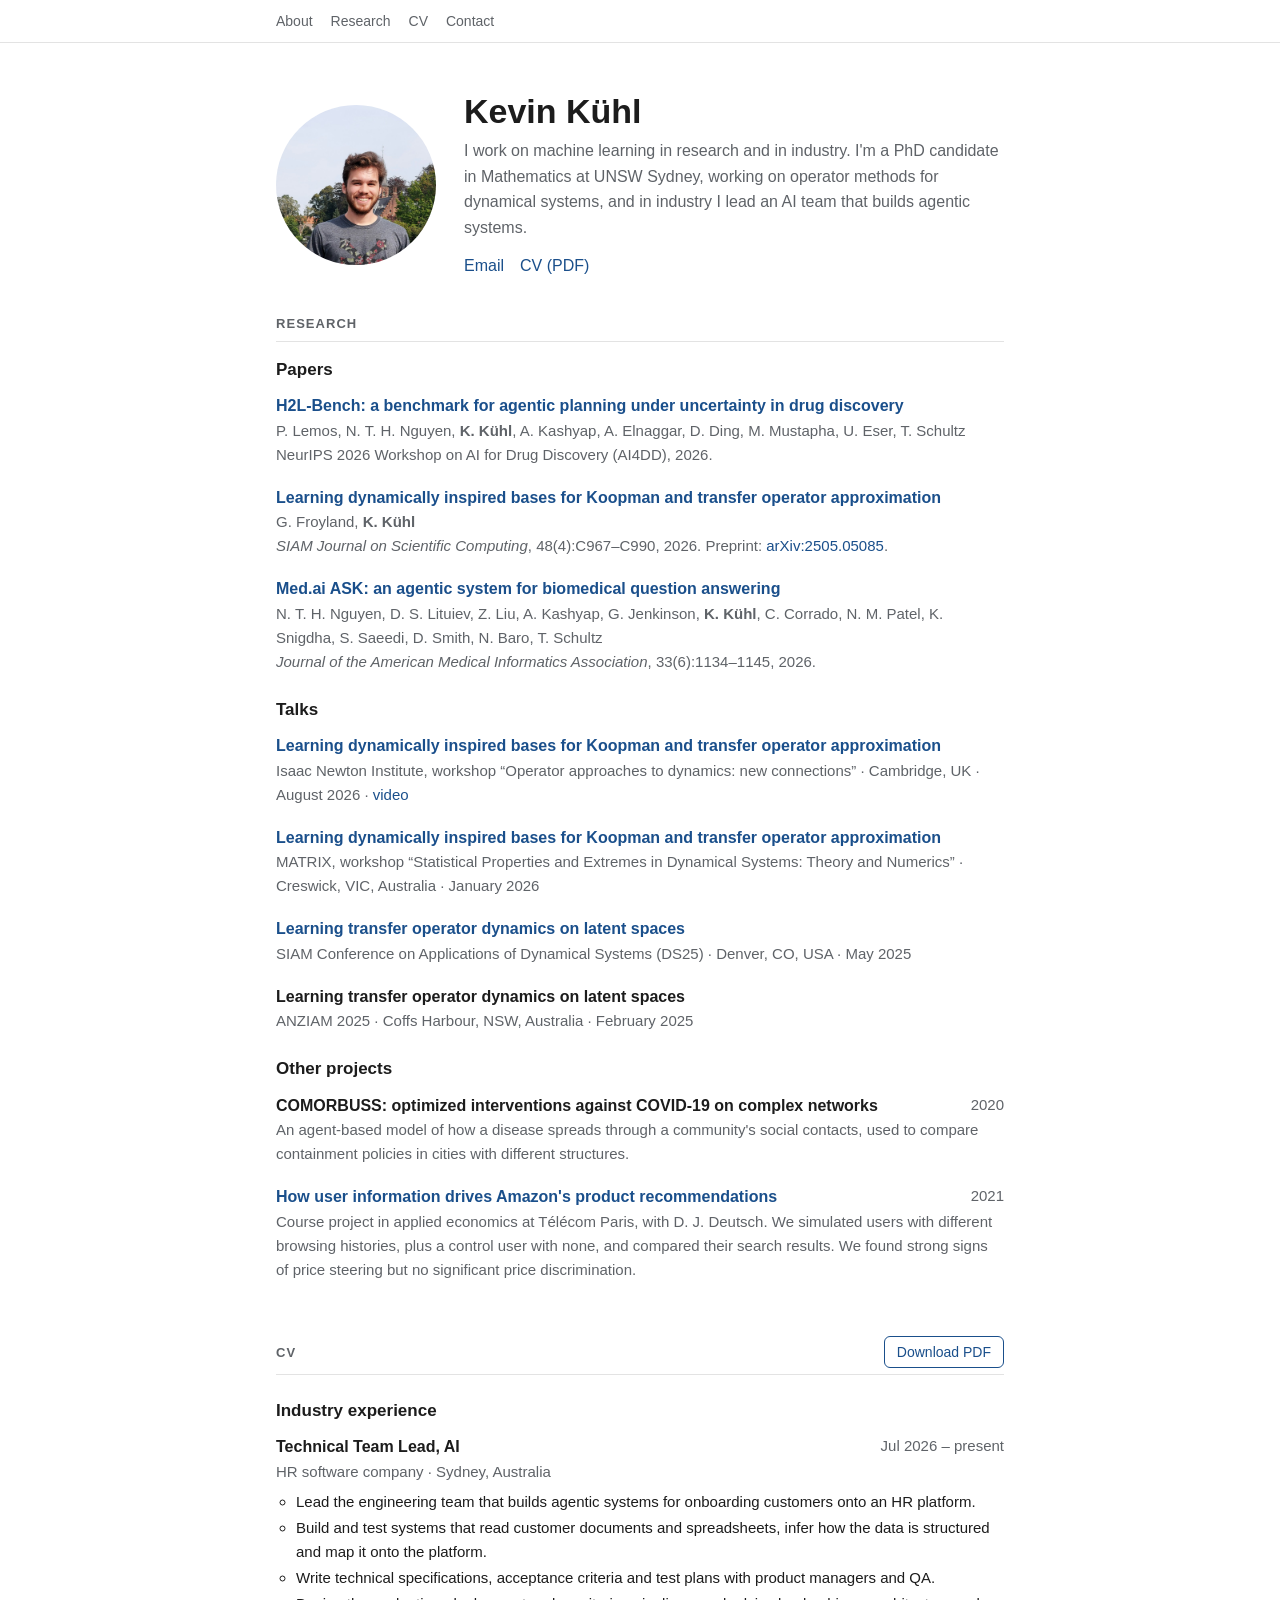
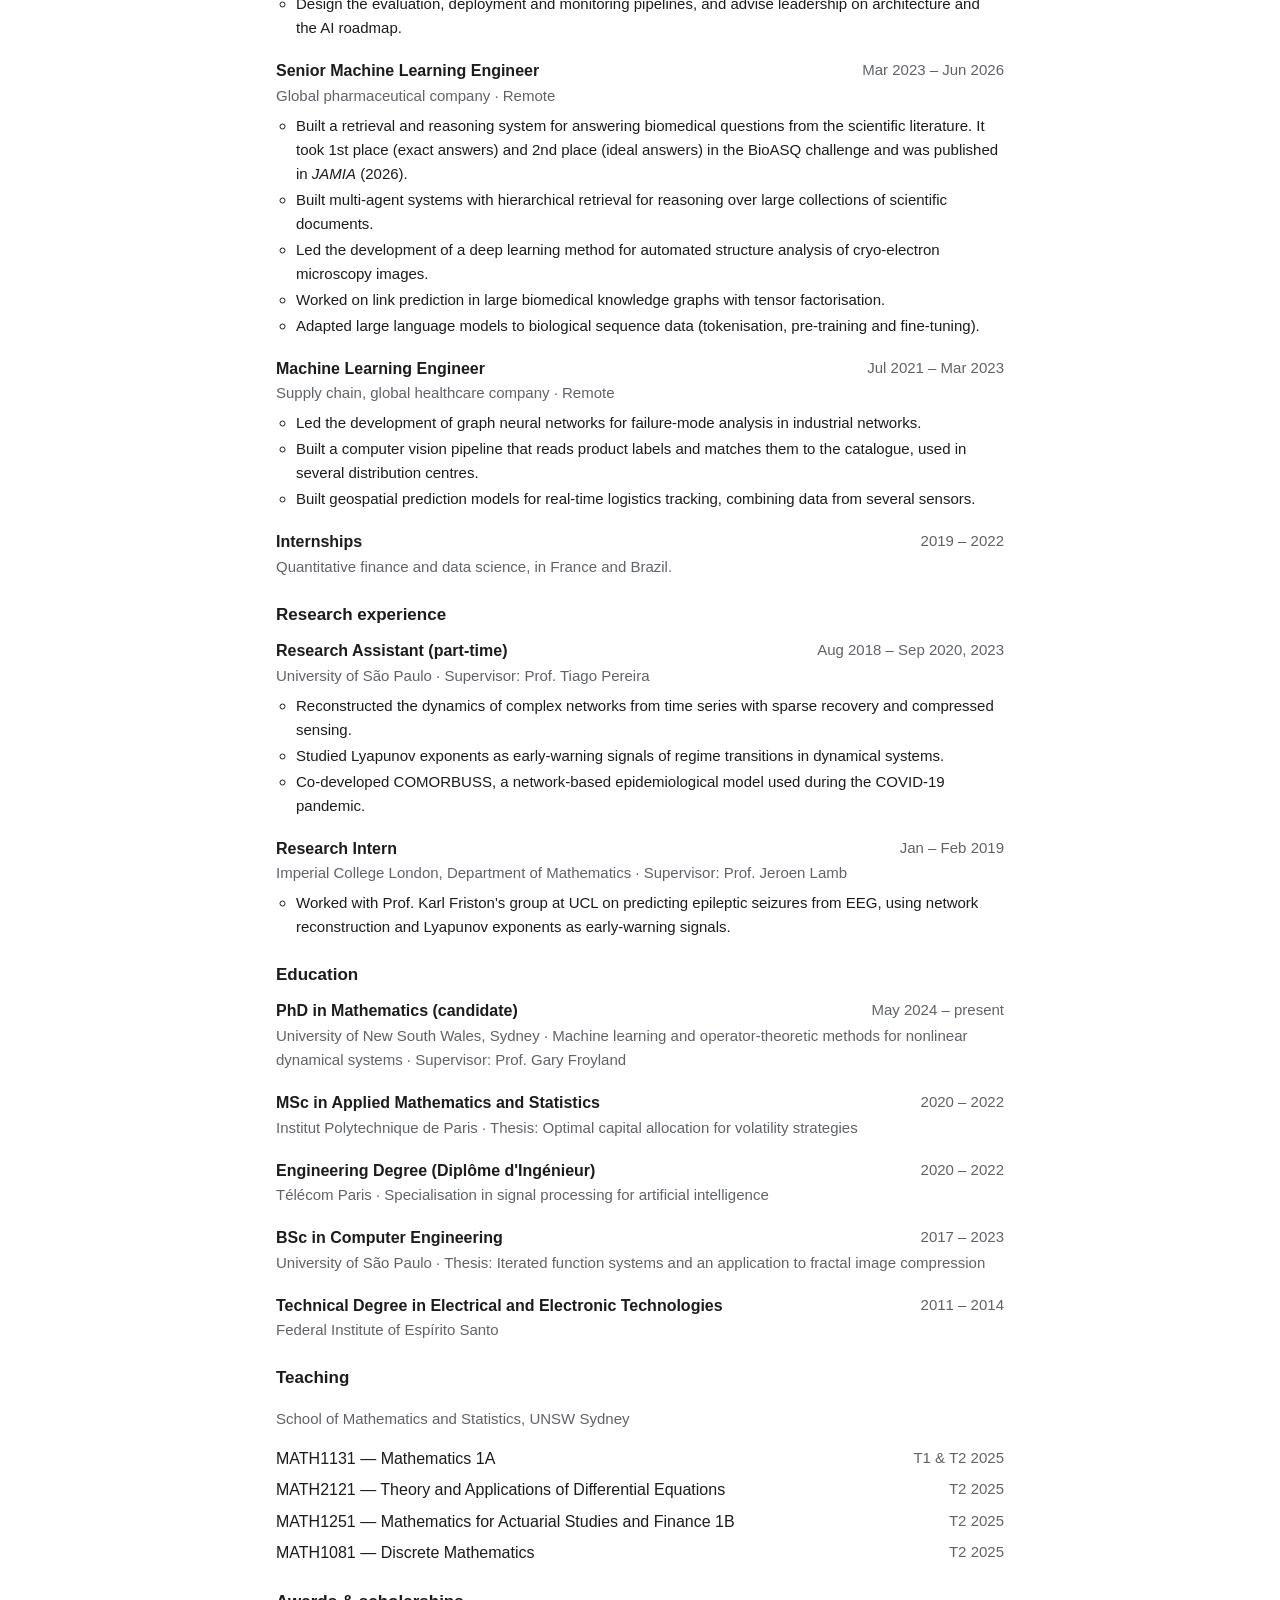
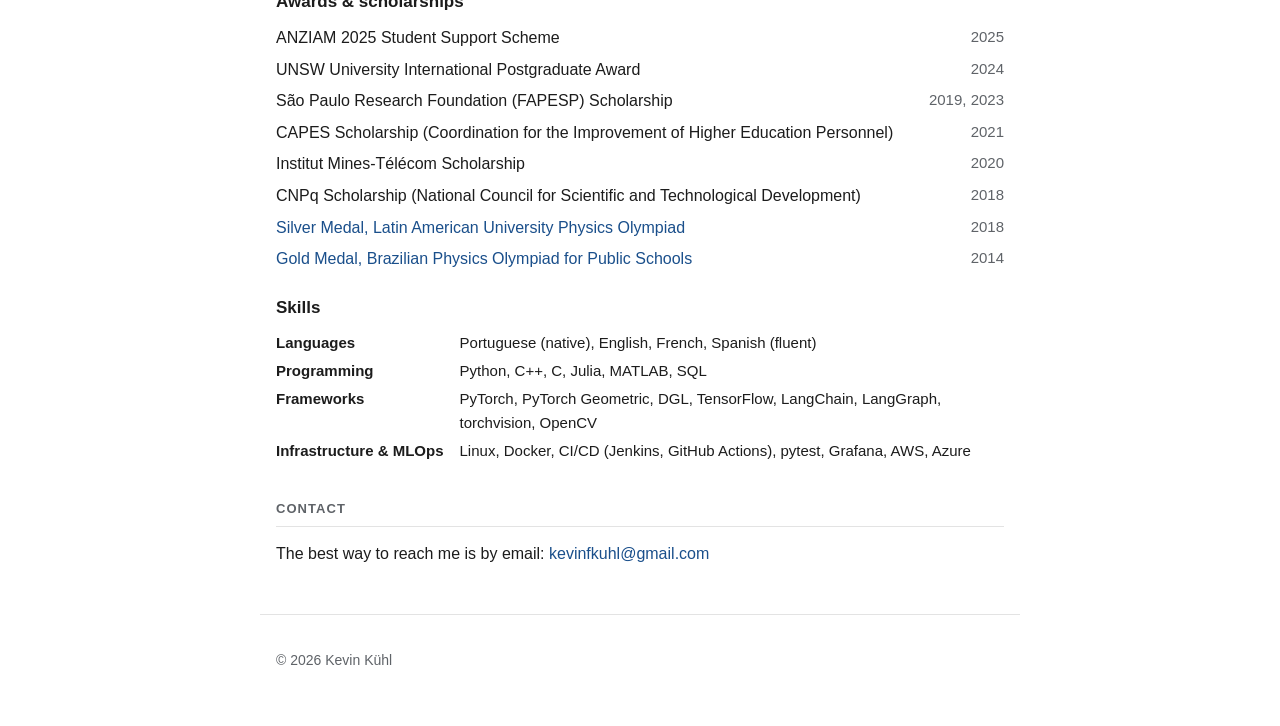
==== commit 1f48f758: "Talks: MATRIX workshop and SIAM link; unlink COMORBUSS Co-Authored-By: Claude Opus 5.5 <noreply@anth" ====
--- a/index.html
+++ b/index.html
@@ -93,7 +93,11 @@
           <p class="meta">Isaac Newton Institute, workshop “Operator approaches to dynamics: new connections” · Cambridge, UK · August 2026 · <a href="https://www.youtube.com/watch?v=xMWwJEnbS5w">video</a></p>
         </li>
         <li>
-          <p class="title">Learning transfer operator dynamics on latent spaces</p>
+          <p class="title"><a href="https://www.matrix-inst.org.au/events/statistical-properties-and-extremes-in-dynamical-systems-theory-and-numerics/">Learning dynamically inspired bases for Koopman and transfer operator approximation</a></p>
+          <p class="meta">MATRIX, workshop “Statistical Properties and Extremes in Dynamical Systems: Theory and Numerics” · Creswick, VIC, Australia · January 2026</p>
+        </li>
+        <li>
+          <p class="title"><a href="https://meetings.siam.org/sess/dsp_talk.cfm?p=144074">Learning transfer operator dynamics on latent spaces</a></p>
           <p class="meta">SIAM Conference on Applications of Dynamical Systems (DS25) · Denver, CO, USA · May 2025</p>
         </li>
         <li>
@@ -105,7 +109,7 @@
       <h3 class="screen-only">Other projects</h3>
       <ul class="entries screen-only">
         <li>
-          <p class="row"><span class="title"><a href="https://www.cemeai.icmc.usp.br/ModCovid19/comorbuss/">COMORBUSS: optimized interventions against COVID-19 on complex networks</a></span><span class="date">2020</span></p>
+          <p class="row"><span class="title">COMORBUSS: optimized interventions against COVID-19 on complex networks</span><span class="date">2020</span></p>
           <p class="meta">An agent-based model of how a disease spreads through a community's social contacts, used to compare containment policies in cities with different structures.</p>
         </li>
         <li>
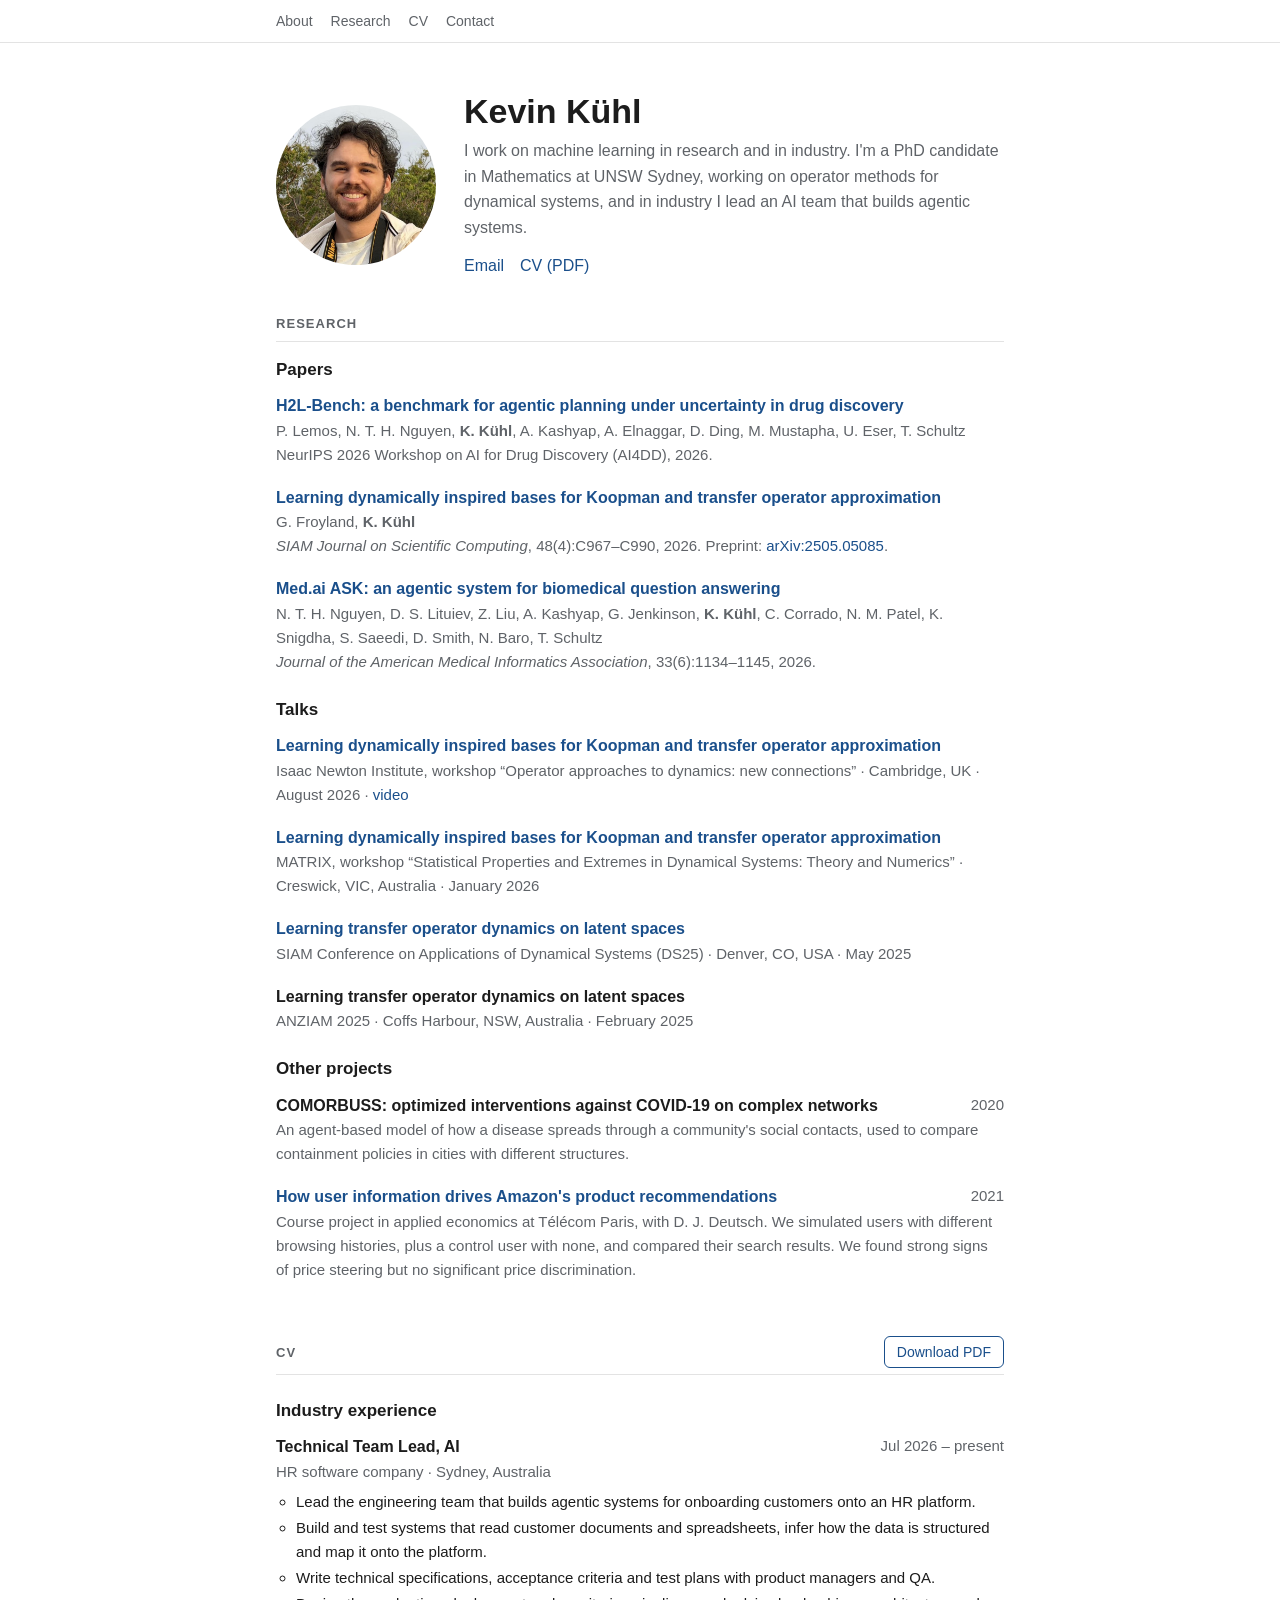
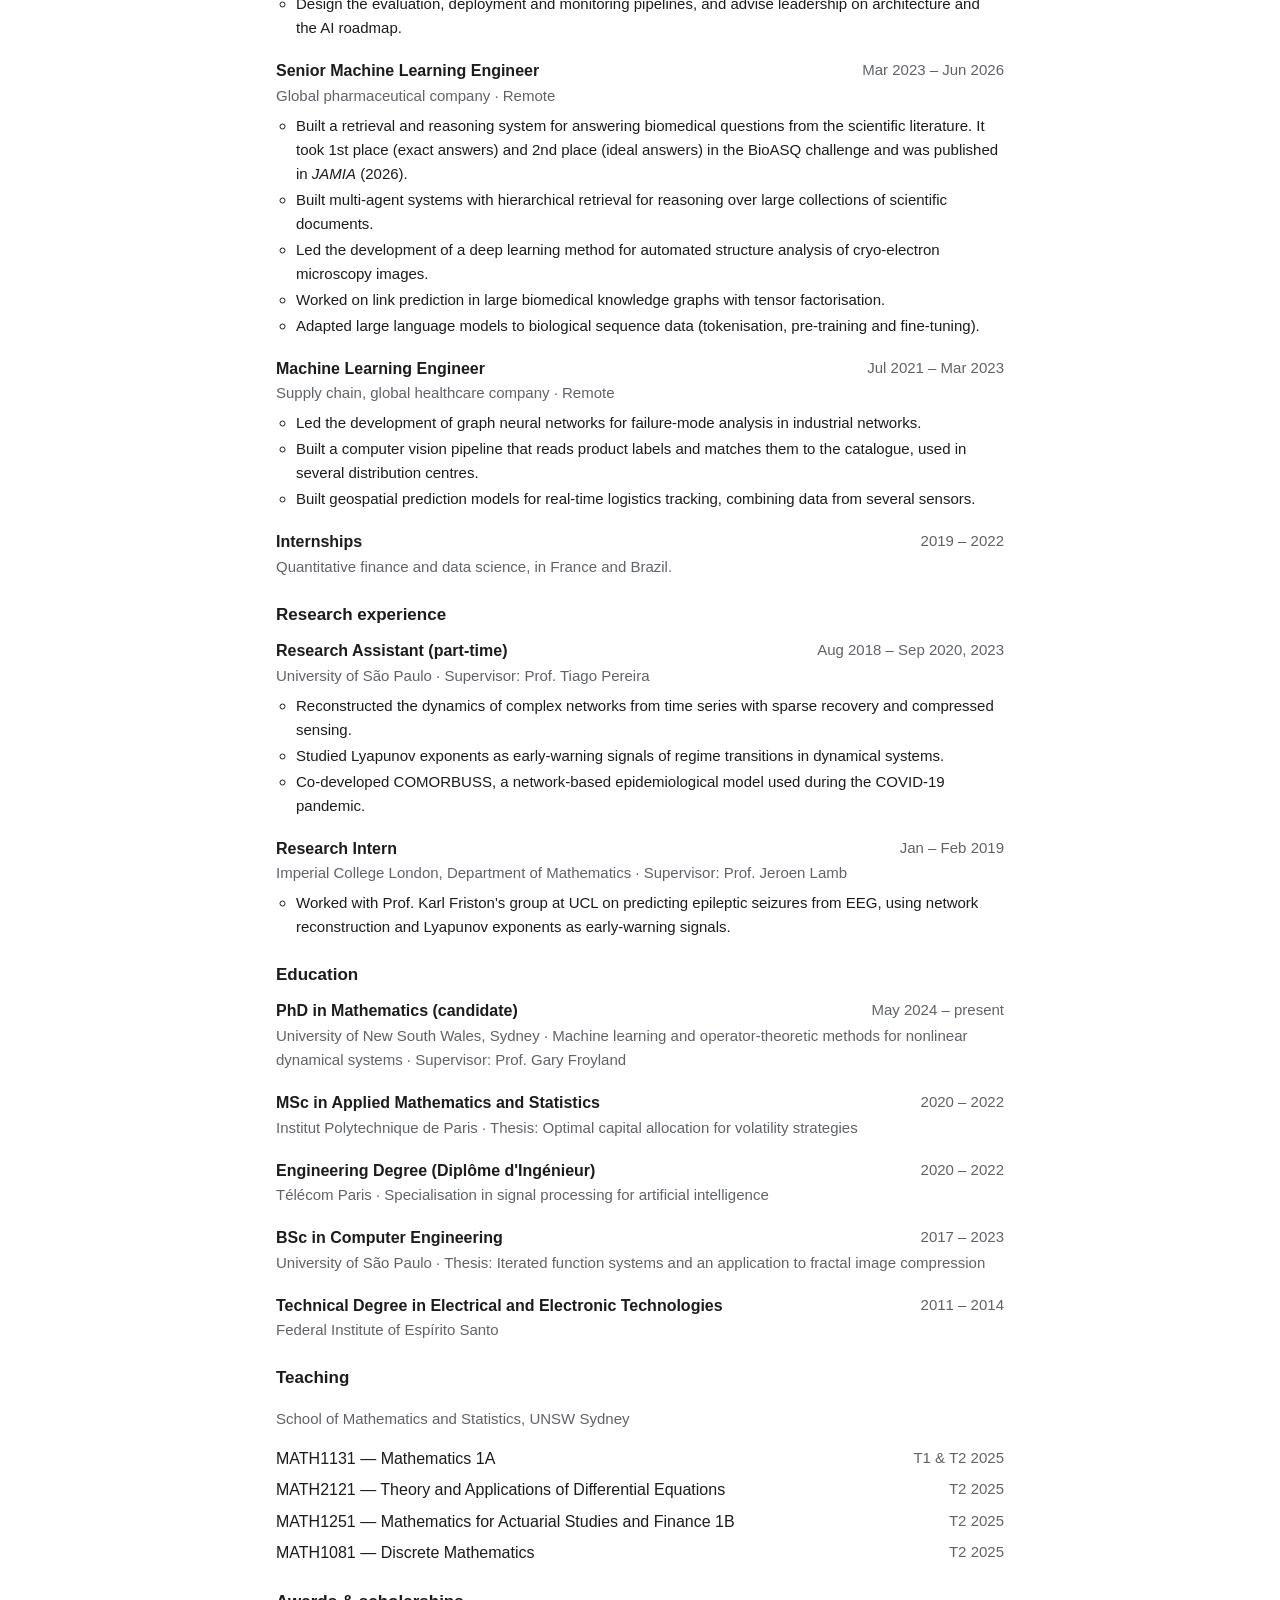
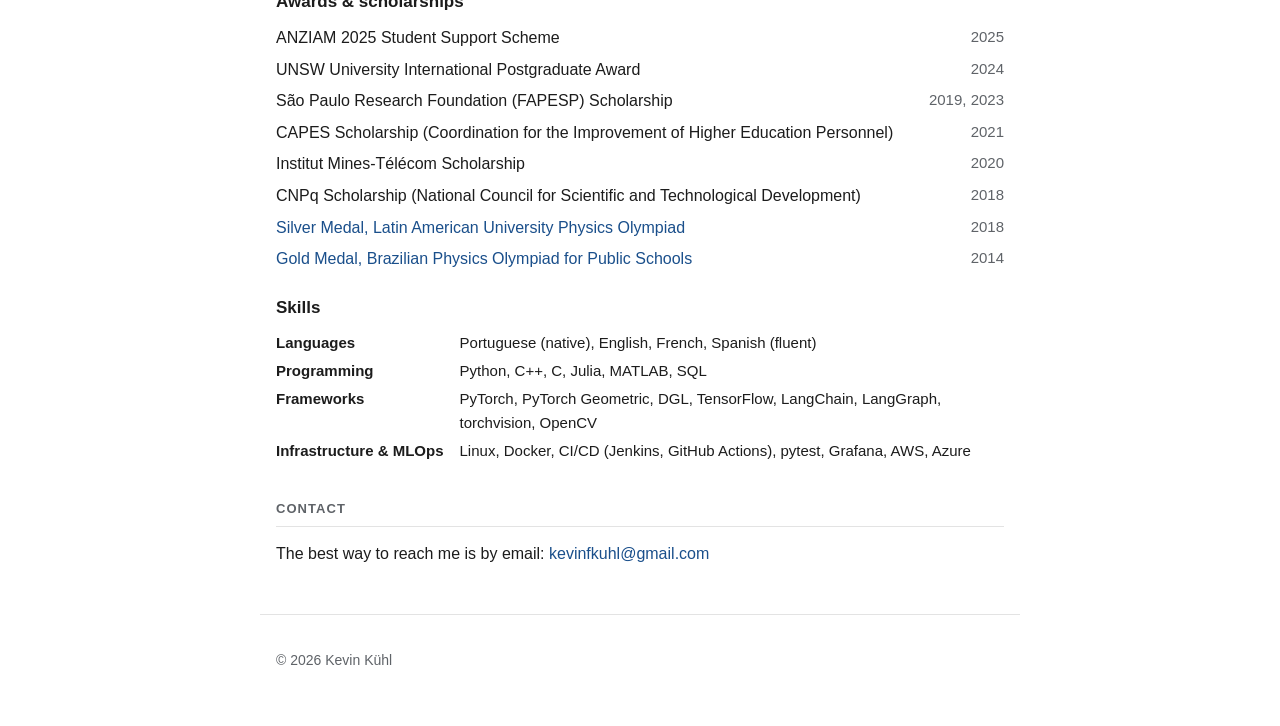
==== commit 18d150d3: "New profile photo and favicon Co-Authored-By: Claude Opus 5.5 <noreply@anthropic.com>" ====
--- a/index.html
+++ b/index.html
@@ -6,16 +6,17 @@
   <title>Kevin Kühl — Machine Learning Research &amp; Engineering</title>
   <meta name="description" content="Kevin Kühl works on machine learning in research and industry: PhD candidate in Mathematics at UNSW Sydney (operator methods for dynamical systems) and lead of an AI team building agentic systems.">
   <meta name="author" content="Kevin Kühl">
-  <link rel="canonical" href="https://kevinkuhl.github.io/">
+  <link rel="canonical" href="https://kevinfkuhl.com/">
 
   <meta property="og:type" content="profile">
   <meta property="og:title" content="Kevin Kühl">
   <meta property="og:description" content="Machine learning between research and industry · Scientific machine learning · Operator methods for dynamical systems">
-  <meta property="og:url" content="https://kevinkuhl.github.io/">
-  <meta property="og:image" content="https://kevinkuhl.github.io/assets/img/profile.jpeg">
+  <meta property="og:url" content="https://kevinfkuhl.com/">
+  <meta property="og:image" content="https://kevinfkuhl.com/assets/img/profile.jpeg">
   <meta name="twitter:card" content="summary">
 
-  <link rel="icon" href="assets/img/favicon.png">
+  <link rel="icon" href="assets/img/favicon.png" sizes="32x32">
+  <link rel="icon" href="assets/img/favicon-192.png" sizes="192x192">
   <link rel="apple-touch-icon" href="assets/img/apple-touch-icon.png">
   <link rel="stylesheet" href="assets/style.css">
 
@@ -25,8 +26,8 @@
     "@type": "Person",
     "name": "Kevin Kühl",
     "alternateName": ["Kevin Kuhl", "Kevin F. Kühl"],
-    "url": "https://kevinkuhl.github.io/",
-    "image": "https://kevinkuhl.github.io/assets/img/profile.jpeg",
+    "url": "https://kevinfkuhl.com/",
+    "image": "https://kevinfkuhl.com/assets/img/profile.jpeg",
     "email": "mailto:kevinfkuhl@gmail.com",
     "jobTitle": "Machine Learning Researcher and Engineer",
     "affiliation": { "@type": "CollegeOrUniversity", "name": "University of New South Wales" },
@@ -60,7 +61,7 @@
           <a href="mailto:kevinfkuhl@gmail.com">Email</a>
           <a href="assets/docs/kevin-kuhl-cv.pdf" download>CV (PDF)</a>
         </p>
-        <p class="print-contact">kevinfkuhl@gmail.com · kevinkuhl.github.io · Sydney, Australia</p>
+        <p class="print-contact">kevinfkuhl@gmail.com · kevinfkuhl.com · Sydney, Australia</p>
       </div>
     </section>
 
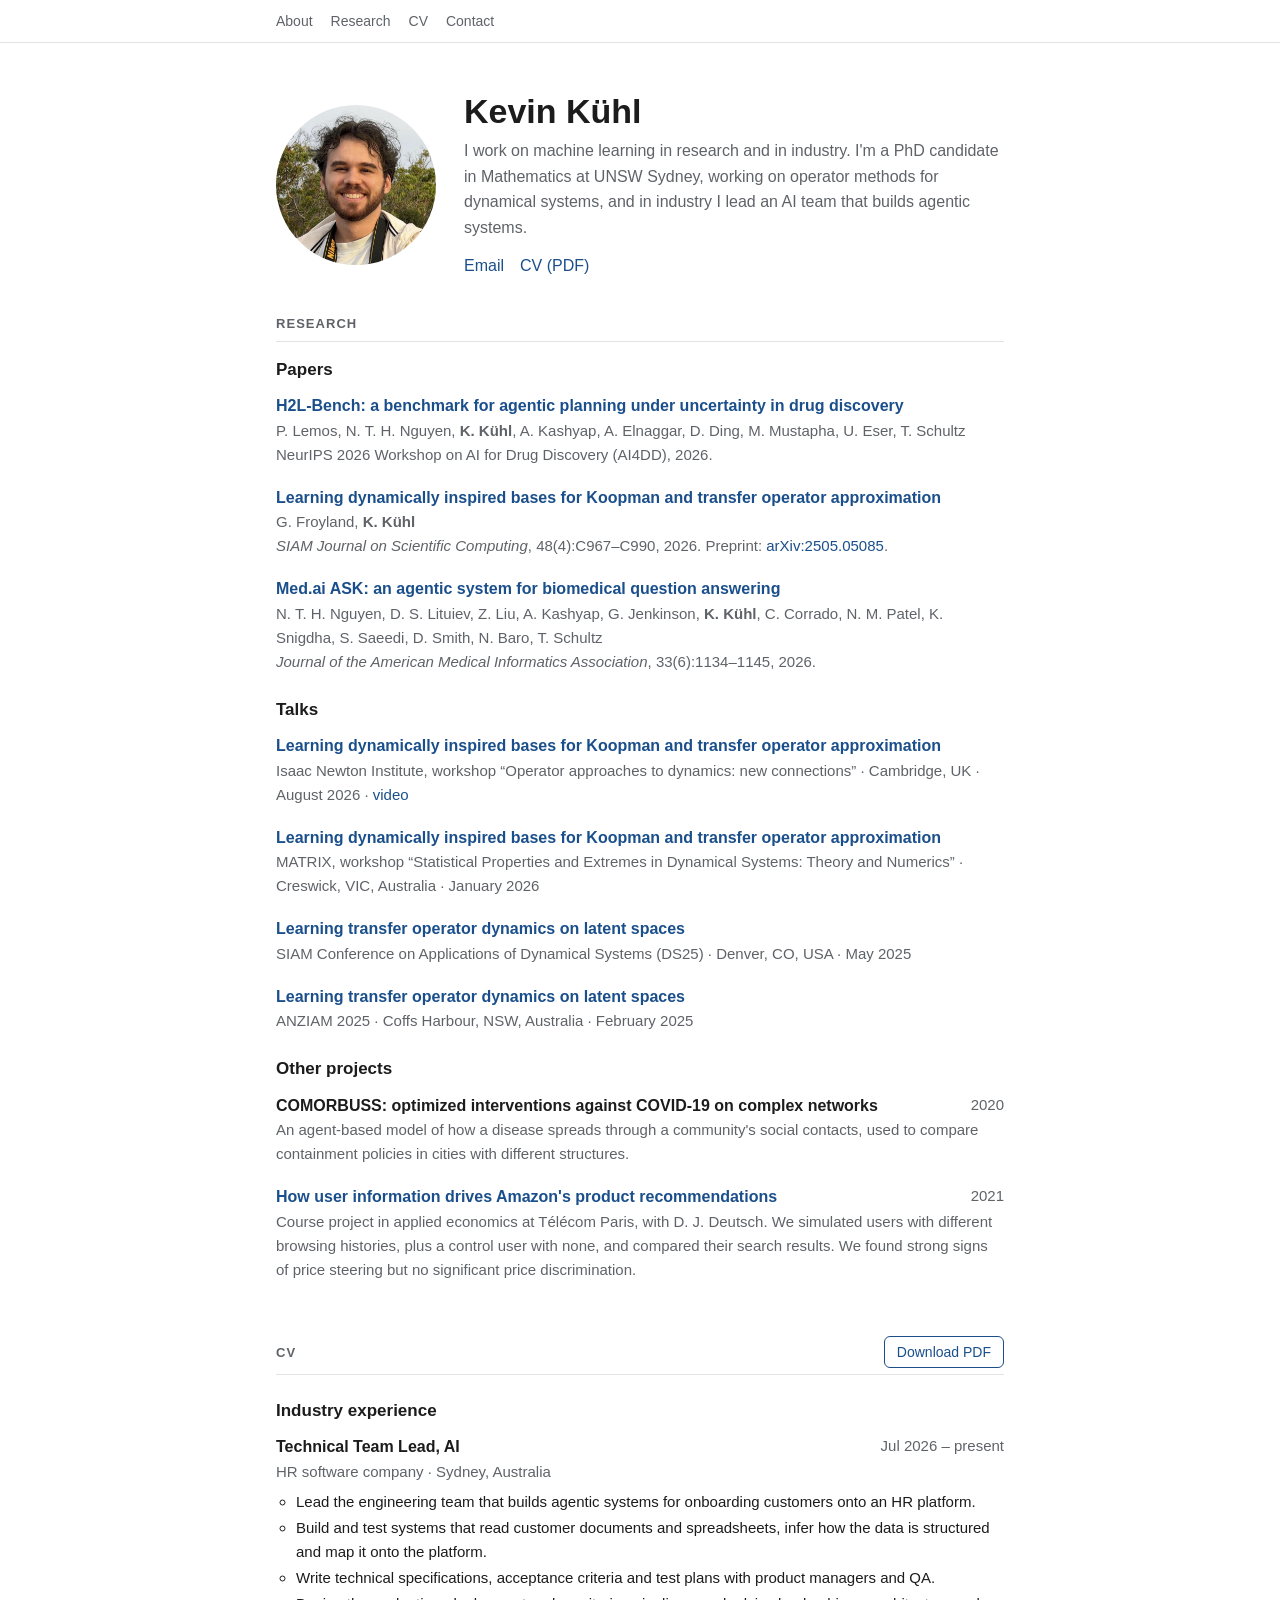
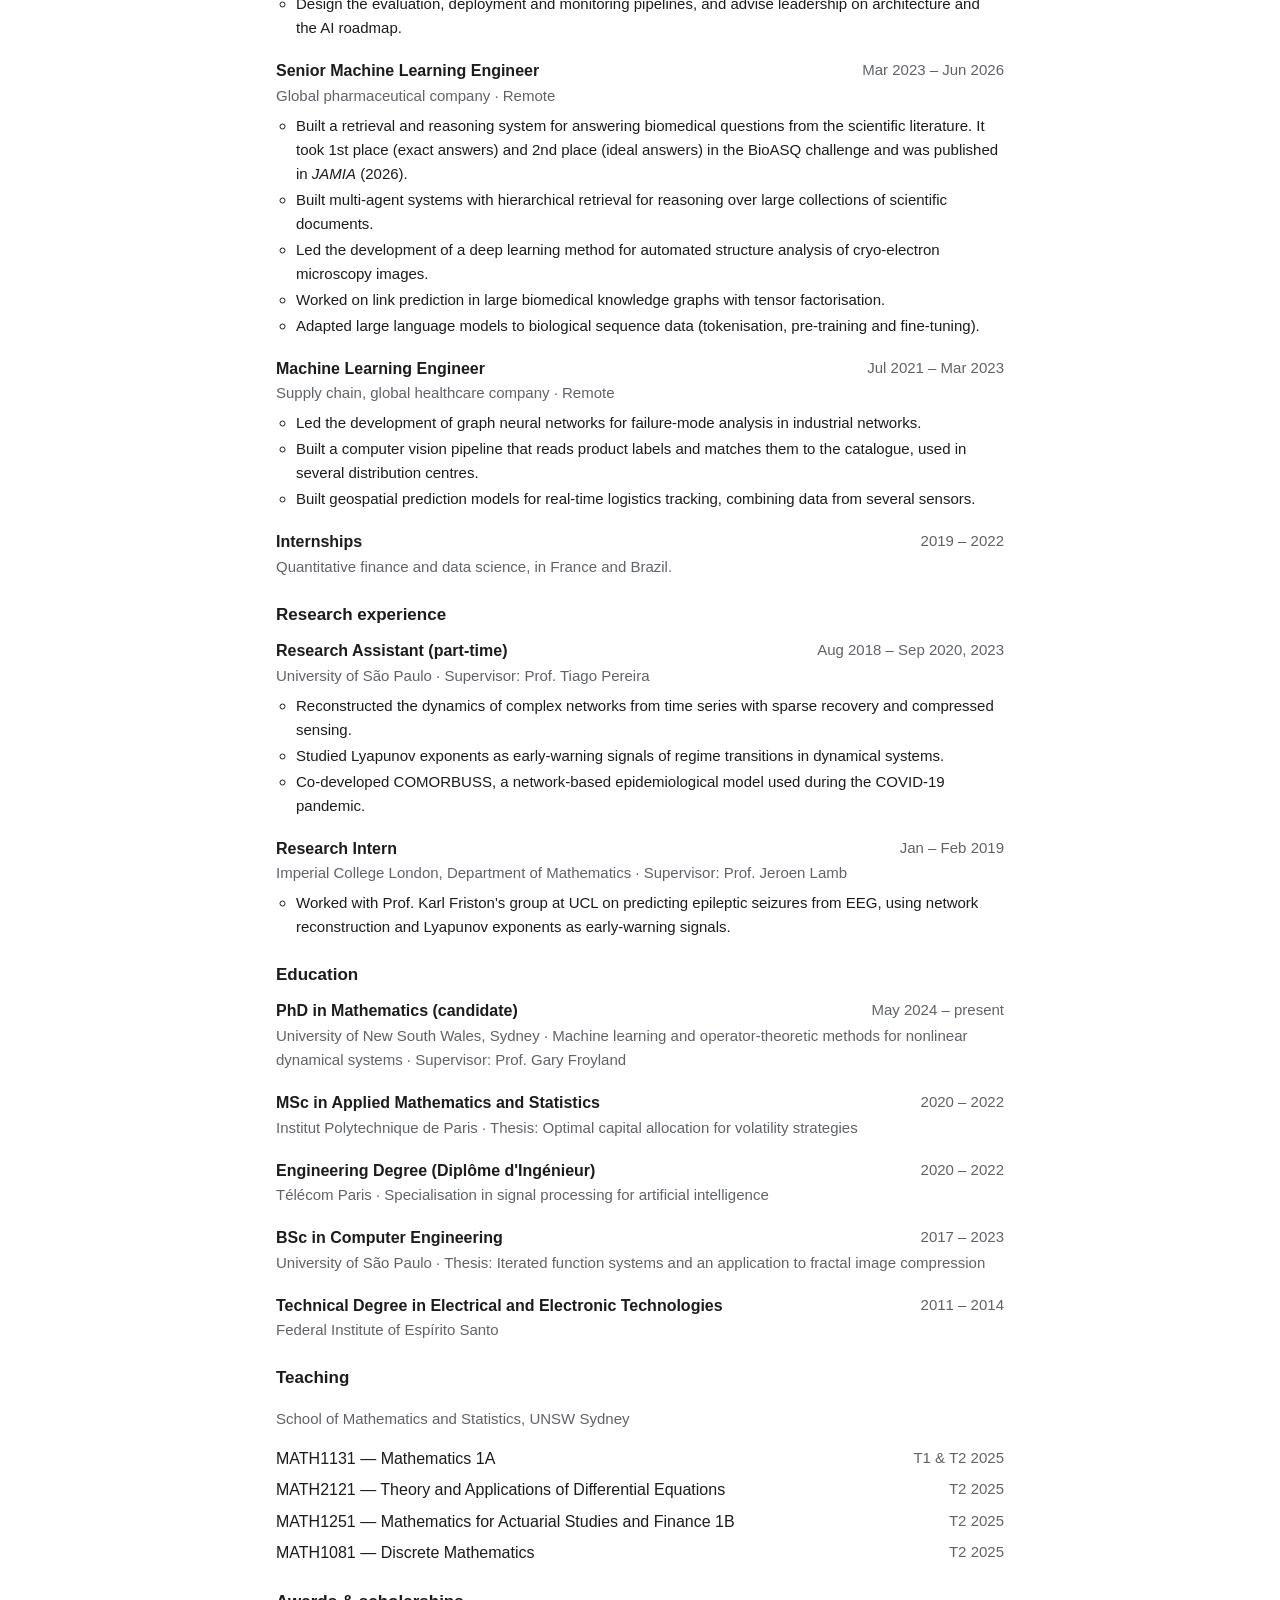
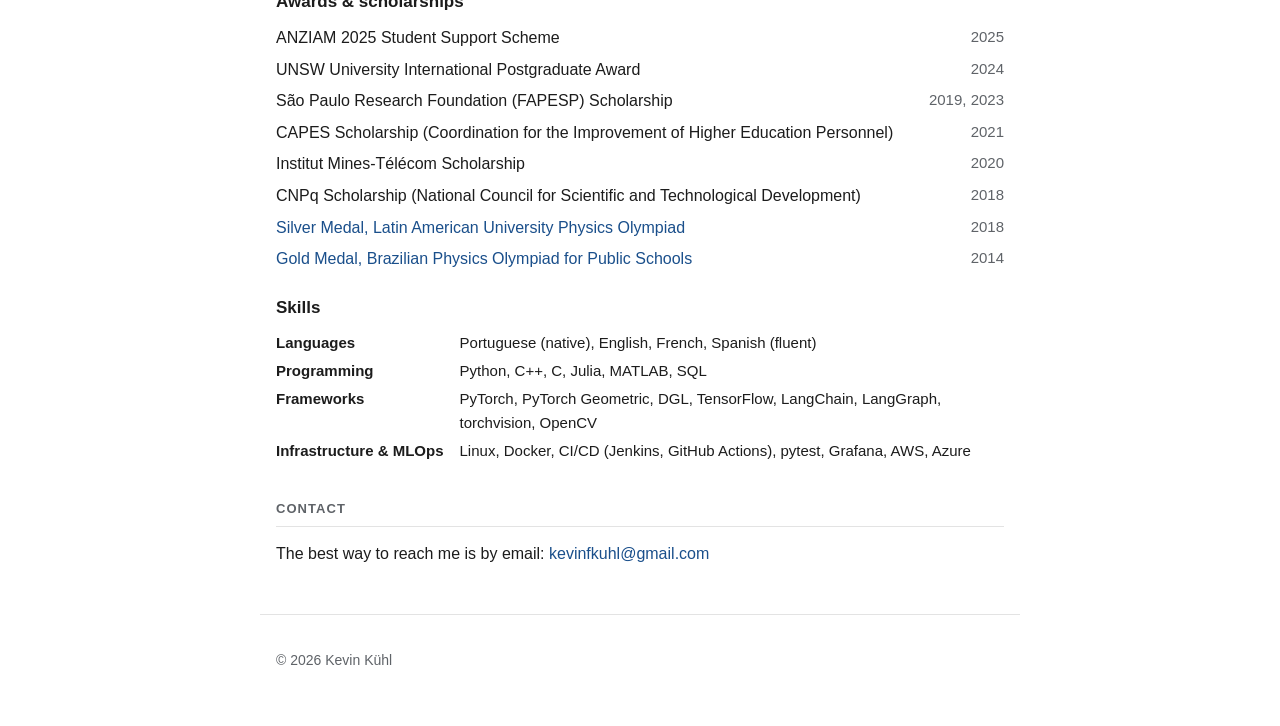
==== commit 2d27b46c: "Rename images to bust cache; link ANZIAM talk Co-Authored-By: Claude Opus 5.5 <noreply@anthropic.com" ====
--- a/index.html
+++ b/index.html
@@ -12,12 +12,12 @@
   <meta property="og:title" content="Kevin Kühl">
   <meta property="og:description" content="Machine learning between research and industry · Scientific machine learning · Operator methods for dynamical systems">
   <meta property="og:url" content="https://kevinfkuhl.com/">
-  <meta property="og:image" content="https://kevinfkuhl.com/assets/img/profile.jpeg">
+  <meta property="og:image" content="https://kevinfkuhl.com/assets/img/kevin-kuhl.jpg">
   <meta name="twitter:card" content="summary">
 
-  <link rel="icon" href="assets/img/favicon.png" sizes="32x32">
-  <link rel="icon" href="assets/img/favicon-192.png" sizes="192x192">
-  <link rel="apple-touch-icon" href="assets/img/apple-touch-icon.png">
+  <link rel="icon" href="assets/img/icon-32.png" sizes="32x32">
+  <link rel="icon" href="assets/img/icon-192.png" sizes="192x192">
+  <link rel="apple-touch-icon" href="assets/img/icon-180.png">
   <link rel="stylesheet" href="assets/style.css">
 
   <script type="application/ld+json">
@@ -27,7 +27,7 @@
     "name": "Kevin Kühl",
     "alternateName": ["Kevin Kuhl", "Kevin F. Kühl"],
     "url": "https://kevinfkuhl.com/",
-    "image": "https://kevinfkuhl.com/assets/img/profile.jpeg",
+    "image": "https://kevinfkuhl.com/assets/img/kevin-kuhl.jpg",
     "email": "mailto:kevinfkuhl@gmail.com",
     "jobTitle": "Machine Learning Researcher and Engineer",
     "affiliation": { "@type": "CollegeOrUniversity", "name": "University of New South Wales" },
@@ -53,7 +53,7 @@
 
   <main>
     <section id="about" class="intro">
-      <img src="assets/img/profile.jpeg" alt="Portrait of Kevin Kühl" width="160" height="160">
+      <img src="assets/img/kevin-kuhl.jpg" alt="Portrait of Kevin Kühl" width="160" height="160">
       <div>
         <h1>Kevin Kühl</h1>
         <p class="headline">I work on machine learning in research and in industry. I'm a PhD candidate in Mathematics at UNSW Sydney, working on operator methods for dynamical systems, and in industry I lead an AI team that builds agentic systems.</p>
@@ -102,7 +102,7 @@
           <p class="meta">SIAM Conference on Applications of Dynamical Systems (DS25) · Denver, CO, USA · May 2025</p>
         </li>
         <li>
-          <p class="title">Learning transfer operator dynamics on latent spaces</p>
+          <p class="title"><a href="https://www.mathematics.org.au/sys/pages/plain.php?page_id=25&amp;conf_id=67">Learning transfer operator dynamics on latent spaces</a></p>
           <p class="meta">ANZIAM 2025 · Coffs Harbour, NSW, Australia · February 2025</p>
         </li>
       </ul>
